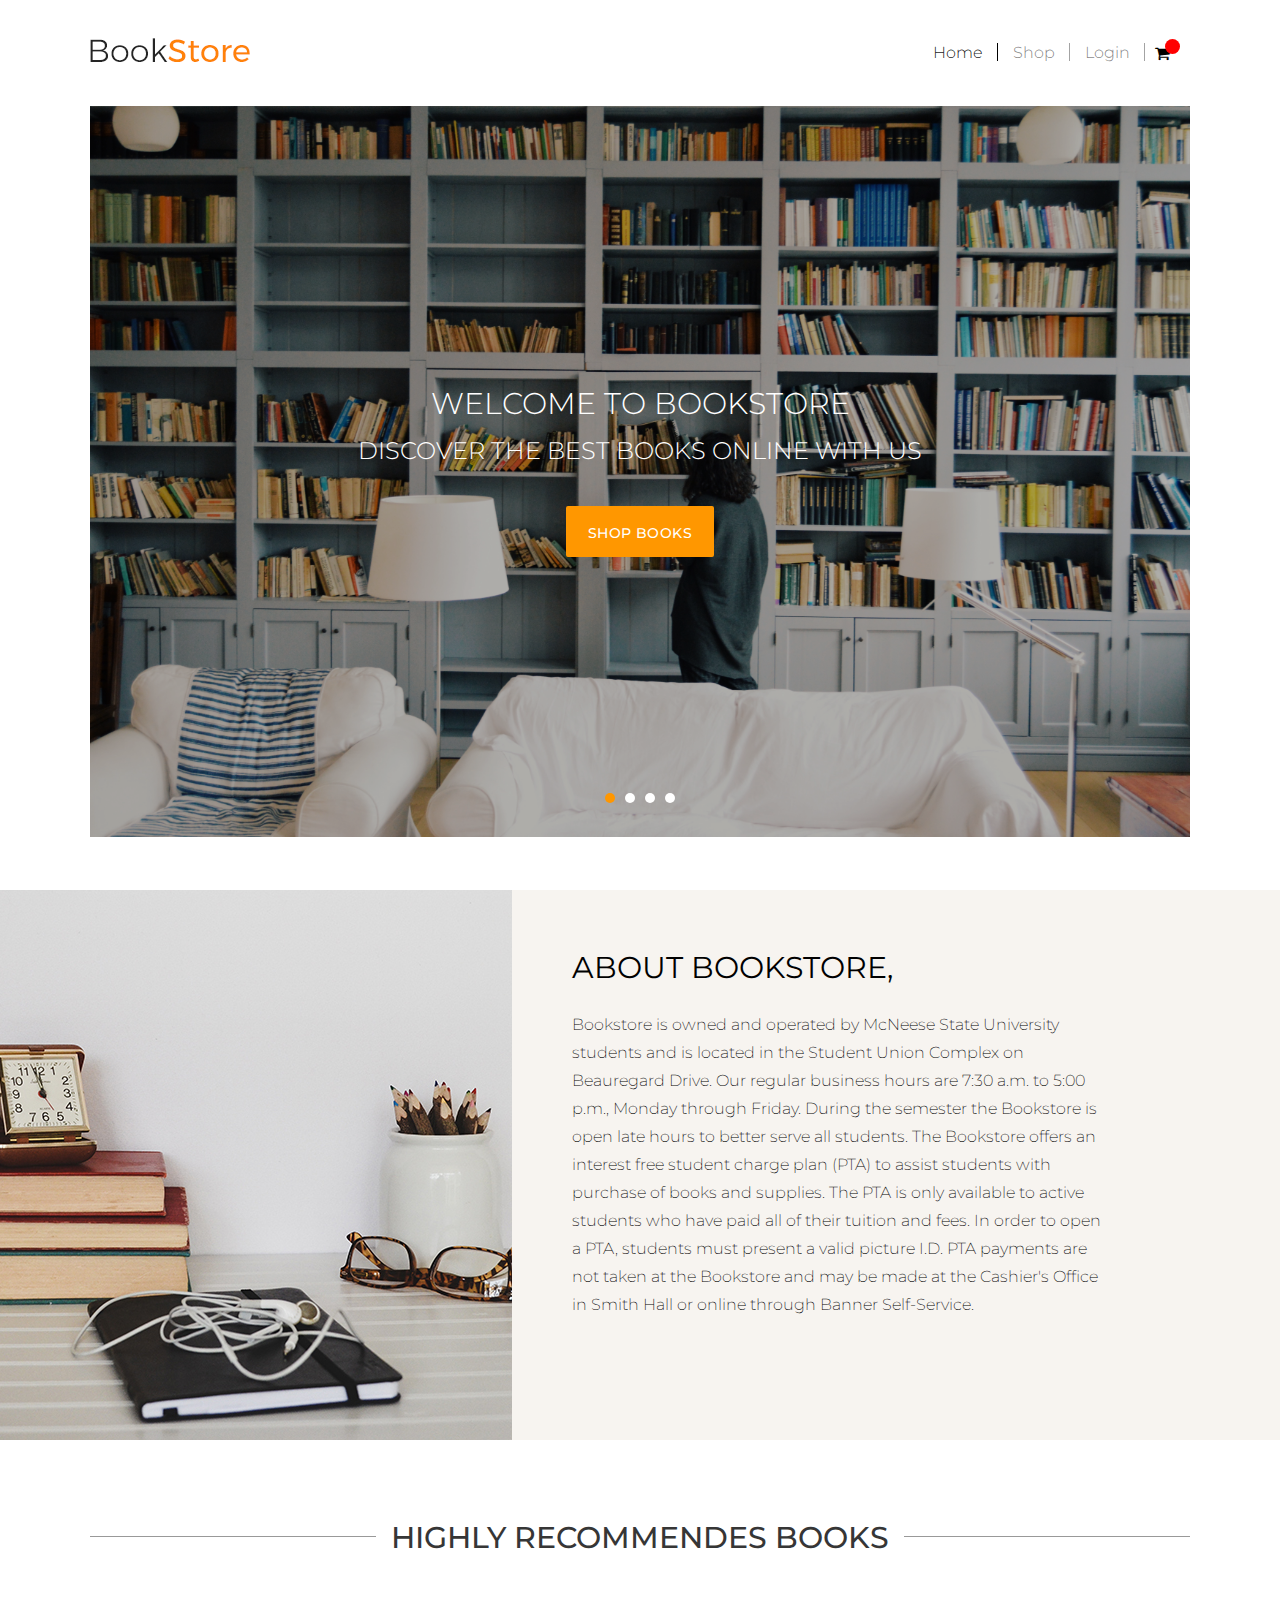
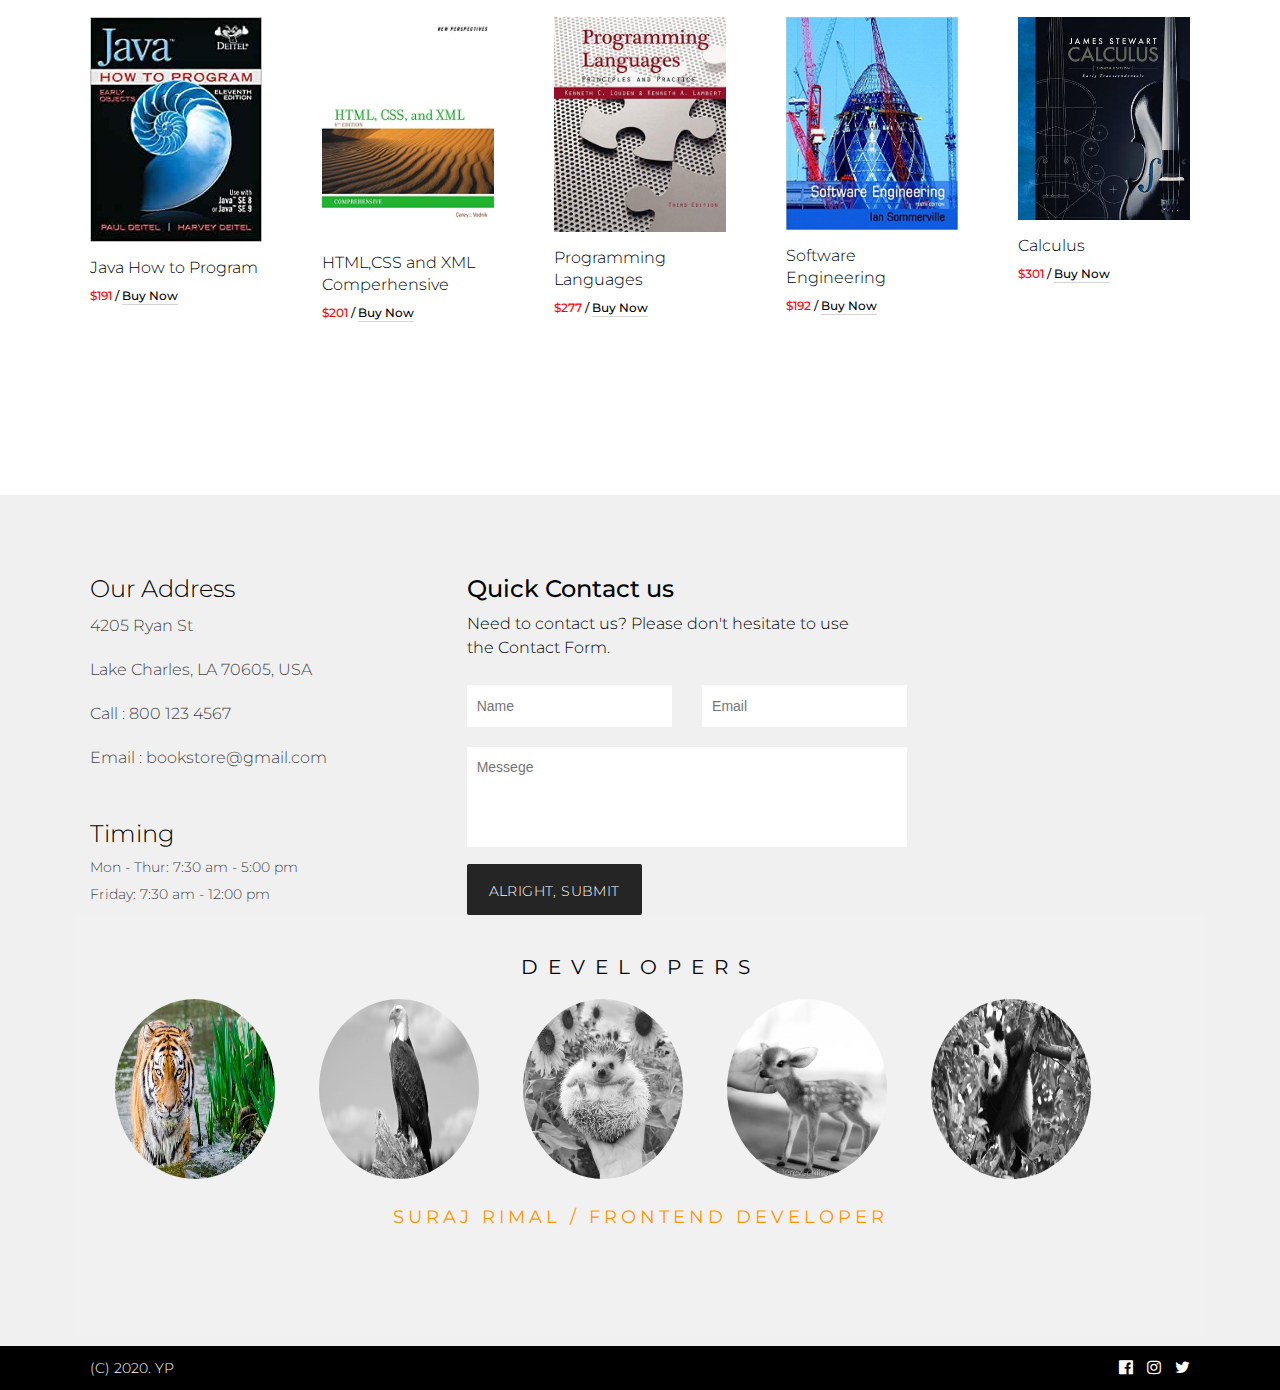
==== index.html @ ed7cfa55 "add single-item functionality; add add to cart functionality" ====
<!DOCTYPE html>
<html lang="en">

<head>
    <meta charset="UTF-8">
    <title>Book Store</title>
    <meta name="viewport" content="width=device-width, initial-scale=1">
    <meta name="theme-color" content="#03a6f3">
    <link rel="stylesheet" href="css/bootstrap.min.css">
    <link href="https://fonts.googleapis.com/css?family=Montserrat:200,300,400,500,600,700,800,900" rel="stylesheet">
    <link rel="stylesheet" href="https://cdnjs.cloudflare.com/ajax/libs/font-awesome/4.7.0/css/font-awesome.min.css">
    <link rel="stylesheet" type="text/css" href="css/owl.carousel.min.css">
    <link rel="stylesheet" href="css/styles.css">
    <script src="https://cdnjs.cloudflare.com/ajax/libs/jquery/3.4.1/jquery.min.js" charset="utf-8"></script>
    <script src="./js/shared.js"></script>
    <script src="./js/index.js"></script>
</head>

<body>
    <header>
        <div class="main-menu">
            <div class="container">
                <nav class="navbar navbar-expand-lg navbar-light">
                    <a class="navbar-brand" href="index.html"><img src="images/logo.png" alt="logo"></a>
                    <button class="navbar-toggler" type="button" data-toggle="collapse" data-target="#navbarSupportedContent" aria-controls="navbarSupportedContent" aria-expanded="false" aria-label="Toggle navigation">
                        <span class="navbar-toggler-icon"></span>
                    </button>
                    <div class="collapse navbar-collapse" id="navbarSupportedContent">
                        <ul class="navbar-nav ml-auto">
                            <li class="navbar-item active">
                                <a href="index.html" class="nav-link">Home</a>
                            </li>
                            <li class="navbar-item">
                                <a href="shop.html" class="nav-link">Shop</a>
                            </li>
                            <li id="login" class="navbar-item">
                                <a href="login.html" class="nav-link">Login</a>
                            </li>
                            <li id="logout" style="display: none;" class="navbar-item">
                                <a onclick="logout();" href="/index.html" class="nav-link">Logout</a>
                            </li>
                        </ul>
                        <div class="cart my-2 my-lg-0">
                            <span>
                                <i class="fa fa-shopping-cart" aria-hidden="true"></i></span>
                            <span class="quntity"></span>
                        </div>
                    </div>
                </nav>
            </div>
        </div>
    </header>
    <section class="slider">
        <div class="container">
            <div id="owl-demo" class="owl-carousel owl-theme">
                <div class="item">
                    <div class="slide">
                        <img src="images/slide1.jpg" alt="slide1">
                        <div class="content">
                            <div class="title">
                                <h3>welcome to bookstore</h3>
                                <h5>Discover the best books online with us</h5>
                                <a href="shop.html" class="btn">shop books</a>
                            </div>
                        </div>
                    </div>
                </div>
                <div class="item">
                    <div class="slide">
                        <img src="images/slide2.jpg" alt="slide1">
                        <div class="content">
                            <div class="title">
                                <h3>welcome to bookstore</h3>
                                <h5>Discover the best books online with us</h5>
                                <a href="shop.html" class="btn">shop books</a>
                            </div>
                        </div>
                    </div>
                </div>
                <div class="item">
                    <div class="slide">
                        <img src="images/slide3.jpg" alt="slide1">
                        <div class="content">
                            <div class="title">
                                <h3>welcome to bookstore</h3>
                                <h5>Discover the best books online with us</h5>
                                <a href="shop.html" class="btn">shop books</a>
                            </div>
                        </div>
                    </div>
                </div>
                <div class="item">
                    <div class="slide">
                        <img src="images/slide4.jpg" alt="slide1">
                        <div class="content">
                            <div class="title">
                                <h3>welcome to bookstore</h3>
                                <h5>Discover the best books online with us</h5>
                                <a href="shop.html" class="btn">shop books</a>
                            </div>
                        </div>
                    </div>
                </div>
            </div>
        </div>
    </section>

    <section class="about-sec">
        <div class="about-img">
            <figure style="background:url(./images/about-img.jpg)no-repeat;"></figure>
        </div>
        <div class="about-content">
            <h2>About bookstore,</h2>
            <p>Bookstore is owned and operated by McNeese State University students and is located in the Student Union Complex on Beauregard Drive.
              Our regular business hours are 7:30 a.m. to 5:00 p.m., Monday through Friday. During the semester the Bookstore is open late hours to better serve all students.
              The Bookstore offers an interest free student charge plan (PTA) to assist students with purchase of books and supplies.
              The PTA is only available to active students who have paid all of their tuition and fees. In order to open a PTA, students must present a valid picture I.D.
              PTA payments are not taken at the Bookstore and may be made at the Cashier's Office in Smith Hall or online through Banner Self-Service.</p>
        </div>
    </section>
    <section class="recent-book-sec">
        <div class="container">
            <div class="title">
                <h2>highly recommendes books</h2>
                <hr>
            </div>
            <div class="row">
                <div class="col-lg-2 col-md-3 col-sm-4">
                    <div class="item">
                        <img src="images/r1.jpg" alt="img">
                        <h3><a href="#">Java How to Program</a></h3>
                        <h6><span class="price">$191</span> / <a href="#">Buy Now</a></h6>
                    </div>
                </div>
                <div class="col-lg-2 col-md-3 col-sm-4">
                    <div class="item">
                        <img src="images/r2.jpg" alt="img">
                        <h3><a href="#">HTML,CSS and XML Comperhensive</a></h3>
                        <h6><span class="price">$201</span> / <a href="#">Buy Now</a></h6>
                    </div>
                </div>
                <div class="col-lg-2 col-md-3 col-sm-4">
                    <div class="item">
                        <img src="images/r3.jpg" alt="img">
                        <h3><a href="#">Programming Languages</a></h3>
                        <h6><span class="price">$277</span> / <a href="#">Buy Now</a></h6>
                    </div>
                </div>
                <div class="col-lg-2 col-md-3 col-sm-4">
                    <div class="item">
                        <img src="images/r4.jpg" alt="img">
                        <h3><a href="#">Software Engineering</a></h3>
                        <h6><span class="price">$192</span> / <a href="#">Buy Now</a></h6>
                    </div>
                </div>
                <div class="col-lg-2 col-md-3 col-sm-4">
                    <div class="item">
                        <img src="images/r5.jpg" alt="img">
                        <h3><a href="#">Calculus</a></h3>
                        <h6><span class="price">$301</span> / <a href="#">Buy Now</a></h6>
                    </div>
                </div>
            </div>
        </div>
    </section>

    <footer>
        <div class="container">
            <div class="row">
                <div class="col-md-4">
                    <div class="address">
                        <h4>Our Address</h4>
                        <h6>4205 Ryan St</h6>
                        <h6>Lake Charles, LA 70605, USA</h6>
                        <h6>Call : 800 123 4567</h6>
                        <h6>Email : bookstore@gmail.com</h6>
                    </div>
                    <div class="timing">
                        <h4>Timing</h4>
                        <h6>Mon - Thur: 7:30 am - 5:00 pm</h6>
                        <h6>Friday: 7:30 am - 12:00 pm</h6>
                    </div>
                </div>

                <div class="col-md-5">
                    <div class="form">
                        <h3>Quick Contact us</h3>
                        <h6>Need to contact us? Please don't hesitate to use the Contact Form.</h6>
                        <form>
                            <div class="row">
                                <div class="col-md-6">
                                    <input placeholder="Name" required>
                                </div>
                                <div class="col-md-6">
                                    <input type="email" placeholder="Email" required>
                                </div>
                                <div class="col-md-12">
                                    <textarea placeholder="Messege"></textarea>
                                </div>
                                <div class="col-md-12">
                                    <button class="btn black">Alright, Submit</button>
                                </div>
                            </div>
                        </form>
                    </div>
                </div>
                <div class="testimonial-section">
                    <div class="inner-width">
                        <h1>Developers</h1>
                        <div class="testimonial-pics">
                            <img src="images/suraj.jpg" alt="test-1" class="active">
                            <img src="images/yash.jpg" alt="test-2">
                            <img src="images/austin.jpg" alt="test-3">
                            <img src="images/chris.jpg" alt="test-4">
                            <img src="images/damien.jpg" alt="test-5">
                        </div>
                        <div class="testimonial-contents">
                            <div class="testimonial active" id="test-1">

                                <span class="description">Suraj Rimal / FrontEnd Developer</span>
                            </div>

                            <div class="testimonial" id="test-2">

                                <span class="description">Yash Patel / FrontEnd Developer</span>
                            </div>

                            <div class="testimonial" id="test-3">

                                <span class="description">Austin Kibler/ Team Leader</span>
                            </div>

                            <div class="testimonial" id="test-4">

                                <span class="description">Christian Reynolds / BackEnd Developer</span>
                            </div>
                            
                            <div class="testimonial" id="test-5">

                                <span class="description">Damien O Boyle / BackEnd Developer</span>
                            </div>
                        </div>
                    </div>
                </div>
            </div>
        </div>
        <div class="copy-right">
            <div class="container">
                <div class="row">
                    <div class="col-md-6">
                        <h5>(C) 2020. YP</h5>
                    </div>
                    <div class="col-md-6">
                        <div class="share align-middle">
                            <span class="fb"><i class="fa fa-facebook-official"></i></span>
                            <span class="instagram"><i class="fa fa-instagram"></i></span>
                            <span class="twitter"><i class="fa fa-twitter"></i></span>
                        </div>
                    </div>
                </div>
            </div>
        </div>
    </footer>
    <script src="js/bootstrap.min.js"></script>
    <script type="text/javascript" src="js/owl.carousel.min.js"></script>
    <script src="js/custom.js"></script>
    <script type="text/javascript">
        $('.testimonial-pics img').click(function(){
            $(".testimonial-pics img").removeClass("active");
            $(this).addClass("active");

            $(".testimonial").removeClass("active");
            $("#"+$(this).attr("alt")).addClass("active")
        });
    </script>
</body>

</html>
---- css/styles.css ----
/* BASE */
/* Font family */
/* color */
/* Font size */
/* mixin */
body {
  margin: 0px;
  padding: 0px;
  font-family: 'Montserrat', sans-serif;
  color: #000;
  float: left;
  width: 100%; }

* {
  -webkit-box-sizing: border-box;
  -moz-box-sizing: border-box;
  box-sizing: border-box; }

*:before, *:after {
  -webkit-box-sizing: border-box;
  -moz-box-sizing: border-box;
  box-sizing: border-box; }

h1, h2, h3, h4, h5, h6, ul {
  margin: 0px;
  padding: 0px; }

input {
  font-family: 'Raleway', sans-serif;
  outline: 0; }

textarea {
  font-family: 'Raleway', sans-serif;
  outline: 0; }

.btn {
  background: #ff9700;
  opacity: 1;
  color: #fff;
  text-transform: uppercase;
  padding: 15px 20px 11px;
  font-size: 14px;
  font-weight: 500;
  letter-spacing: 0.4px;
  border: 2px solid #ff9700;
  border-radius: 2px; }
  .btn:hover {
    background: #fff;
    color: #ff9700; }

.container {
  width: 1200px;
  padding: 0 50px;
  max-width: 1200px; }

section {
  float: left;
  width: 100%; }

.gray-btn {
  background: #ccc;
  border: 2px solid #ccc;
  font-size: 16px;
  font-weight: 300; }
  .gray-btn:hover {
    background: #fff;
    color: #ccc; }

.blue-btn {
  background: #0072bc;
  border: 2px solid #0072bc;
  font-size: 16px;
  font-weight: 300; }
  .blue-btn:hover {
    background: #fff;
    color: #0072bc; }

.black {
  background: #252525;
  border: 2px solid #252525; }
  .black:hover {
    background: transparent;
    color: #252525; }

img {
  max-width: 100%; }

/* modules */
/* layouts */
header .header-top {
  background: #fcba68;
  color: #fff;
  padding: 7px 0 7px; }
  header .header-top .web-url {
    font-size: 12px;
    border-bottom: 1px solid;
    color: #fff;
    line-height: 11px;
    display: inline-block;
    font-style: italic; }
    header .header-top .web-url:hover {
      text-decoration: none;
      border: 0; }
  header .header-top h5 {
    font-size: 16px;
    font-weight: 300; }
  header .header-top .ph-number {
    float: right; }
  header .header-top .row {
    align-items: center; }
header .main-menu {
  padding: 40px 0; }
  header .main-menu .navbar {
    padding: 0; }
  header .main-menu .navbar-brand {
    padding: 0;
    margin-top: -10px; }
  header .main-menu .navbar-light .navbar-nav .navbar-item {
    padding: 0 15px;
    position: relative; }
    header .main-menu .navbar-light .navbar-nav .navbar-item:after {
      content: '';
      width: 1px;
      height: 18px;
      float: right;
      background: #a3a3a3;
      position: absolute;
      right: 0;
      top: 2px; }
    header .main-menu .navbar-light .navbar-nav .navbar-item:last-child:after {
      display: none; }
    header .main-menu .navbar-light .navbar-nav .navbar-item.active {
      color: #000; }
      header .main-menu .navbar-light .navbar-nav .navbar-item.active:after {
        background: #000; }
  header .main-menu .navbar-light .navbar-nav .nav-link {
    padding: 0;
    font-weight: 300; }
  header .main-menu .form-inline {
    border: 1px solid #e7e7e7;
    padding-right: 10px; }
    header .main-menu .form-inline input {
      border: 0;
      font-size: 12px;
      height: 32px;
      outline: 0; }
      header .main-menu .form-inline input:focus {
        outline: 0;
        box-shadow: none; }
    header .main-menu .form-inline .fa {
      color: #e7e7e7;
      font-size: 12px; }
header .cart {
  padding: 0 10px;
  margin-right: 10px;
  position: relative;
  margin-top: 2px !important; }
  header .cart .quntity {
    font-size: 9px;
    position: absolute;
    top: -3px;
    right: 0;
    background: red;
    width: 15px;
    height: 15px;
    border-radius: 50%;
    text-align: center;
    color: #fff;
    padding: 1px 0; }

.slider {
  float: left;
  width: 100%;
  margin-bottom: 50px; }
  .slider .slide {
    position: relative; }
    .slider .slide .content {
      position: absolute;
      top: 0;
      width: 100%;
      background: rgba(0, 0, 0, 0.3);
      height: 100%;
      color: #fff;
      text-align: center;
      display: flex;
      align-items: center; }
      .slider .slide .content .title {
        margin: 0 auto;
        text-align: center;
        width: 100%; }
        .slider .slide .content .title h3 {
          font-size: 30px;
          text-transform: uppercase;
          font-weight: 300;
          margin-bottom: 15px; }
        .slider .slide .content .title h5 {
          font-size: 24px;
          text-transform: uppercase;
          font-weight: 300;
          margin-bottom: 40px; }
  .slider .owl-dots {
    position: absolute;
    bottom: 30px;
    width: 100%;
    text-align: center; }
  .slider button.owl-dot {
    width: 10px;
    height: 10px;
    background: #fff;
    border-radius: 50%;
    margin: 0 5px; }
    .slider button.owl-dot.active {
      background: #ff9700; }

.recomended-sec {
  text-align: center;
  margin-bottom: 80px; }
  .recomended-sec h2 {
    display: inline-block;
    font-size: 30px;
    padding: 0 15px;
    background: #fff;
    padding: 0 15px;
    position: relative;
    text-transform: uppercase;
    color: #363636; }
  .recomended-sec hr {
    margin: 0;
    margin-top: -20px;
    border-top: 1px solid #999999; }
  .recomended-sec .title {
    margin-bottom: 70px; }
  .recomended-sec .item {
    border: 1px solid #d5d5d5;
    padding: 36px 10px;
    cursor: pointer;
    position: relative; }
    .recomended-sec .item img {
      margin-bottom: 15px;
      max-width: 100%; }
    .recomended-sec .item h3 {
      font-size: 16px;
      text-transform: uppercase;
      font-weight: 300;
      margin-bottom: 10px;
      height: 22px;
      overflow: hidden;
      text-overflow: ellipsis; }
    .recomended-sec .item h6 {
      font-size: 12px; }
      .recomended-sec .item h6 span {
        color: #ff0000; }
      .recomended-sec .item h6 a {
        color: #000;
        border-bottom: 1px solid #d5d5d5;
        padding-bottom: 1px; }
        .recomended-sec .item h6 a:hover {
          text-decoration: none;
          border-bottom: 0;
          color: #ff9700; }
    .recomended-sec .item .hover {
      position: absolute;
      background: rgba(204, 204, 204, 0.7);
      visibility: hidden;
      width: 100%;
      height: 100%;
      top: 0;
      left: 0;
      vertical-align: middle;
      align-items: center;
      display: flex;
      transition: all .4s ease;
      opacity: 0; }
      .recomended-sec .item .hover span {
        margin: 0 auto;
        font-size: 50px;
        margin-top: 40px;
        transition: all 0.4s; }
      .recomended-sec .item .hover a {
        width: 100%;
        height: 100%;
        align-items: center;
        display: flex;
        color: #000; }
    .recomended-sec .item:hover .hover {
      visibility: visible;
      opacity: 1; }
    .recomended-sec .item:hover span {
      margin-top: 0; }
    .recomended-sec .item .sale {
      background: #f9372c;
      padding: 10px 24px;
      position: absolute;
      top: 0;
      left: 0;
      text-transform: uppercase;
      color: #fff; }

.about-sec {
  margin-bottom: 80px;
  background: #f7f4f0;
  float: left;
  width: 100%; }
  .about-sec .about-img {
    float: left;
    width: 40%; }
    .about-sec .about-img figure {
      height: 550px;
      width: 100%;
      background-position: center bottom !important;
      margin-bottom: 0; }
  .about-sec .about-content {
    max-width: 600px;
    float: left;
    padding: 60px 0;
    padding-left: 60px; }
    .about-sec .about-content h2 {
      text-transform: uppercase;
      font-size: 30px;
      font-weight: 400;
      margin-bottom: 25px; }
    .about-sec .about-content p {
      font-size: 16px;
      line-height: 28px;
      margin-bottom: 30px; }
    .about-sec .about-content .btn-sec {
      margin-top: 58px; }
      .about-sec .about-content .btn-sec .btn {
        margin-right: 10px; }
      .about-sec .about-content .btn-sec .black {
        background: #252525;
        border: 2px solid #252525; }
        .about-sec .about-content .btn-sec .black:hover {
          background: transparent;
          color: #252525; }

.recent-book-sec {
  text-align: center;
  margin-bottom: 130px; }
  .recent-book-sec h2 {
    display: inline-block;
    padding: 0 15px;
    background: #fff;
    padding: 0 15px;
    position: relative;
    font-size: 30px;
    text-transform: uppercase;
    color: #363636; }
  .recent-book-sec hr {
    margin: 0;
    margin-top: -20px;
    border-top: 1px solid #999999; }
  .recent-book-sec .title {
    margin-bottom: 80px; }
  .recent-book-sec .item {
    text-align: left;
    margin-bottom: 45px; }
    .recent-book-sec .item img {
      margin-bottom: 15px;
      max-width: 100%;
      cursor: pointer; }
    .recent-book-sec .item img:hover + h3 {
      text-decoration: underline; }
    .recent-book-sec .item h3 {
      font-size: 16px;
      line-height: 22px;
      font-weight: 300;
      margin-bottom: 10px; }
      .recent-book-sec .item h3 a {
        color: inherit; }
    .recent-book-sec .item h6 {
      font-size: 12px; }
      .recent-book-sec .item h6 span {
        color: #ff0000; }
      .recent-book-sec .item h6 a {
        color: #000;
        border-bottom: 1px solid #d5d5d5;
        padding-bottom: 1px; }
        .recent-book-sec .item h6 a:hover {
          text-decoration: none;
          border-bottom: 0;
          color: #ff9700; }
  .recent-book-sec .row {
    margin: 0 -30px; }
    .recent-book-sec .row .col-lg-2 {
      padding: 0 30px;
      -ms-flex: 20%;
      flex: 20%;
      max-width: 20%; }
  .recent-book-sec .btn-sec {
    margin-top: 20px; }

.features-sec {
  margin-bottom: 100px; }
  .features-sec ul li {
    text-align: center;
    padding: 0 20px 60px;
    border: 1px solid #cacaca;
    float: left;
    width: 33.333%;
    list-style: none;
    border-left: 0; }
    .features-sec ul li:first-child {
      border-left: 1px solid #cacaca; }
    .features-sec ul li span.icon {
      width: 65px;
      height: 65px;
      border: 1px solid #cbcbcb;
      display: block;
      border-radius: 50%;
      margin-top: -33px;
      margin: 0 auto;
      margin-top: -33px;
      background: #fff;
      font-size: 22px;
      vertical-align: middle;
      padding: 15px 0;
      color: #ffaf00;
      margin-bottom: 30px; }
      .features-sec ul li span.icon.return {
        color: #00aeef; }
      .features-sec ul li span.icon.chat {
        color: #00a99d; }
    .features-sec ul li h3 {
      font-size: 24px;
      font-weight: 400;
      margin-bottom: 8px; }
    .features-sec ul li h5 {
      font-size: 16px;
      font-weight: 300;
      margin-bottom: 20px; }
    .features-sec ul li h6 {
      font-size: 14px;
      font-weight: 300;
      line-height: 24px;
      opacity: 0.7; }

.offers-sec {
  padding: 90px 0;
  background-position: center !important;
  background-size: cover !important;
  position: relative; }
  .offers-sec .detail {
    background: #fff;
    padding: 60px 44px;
    position: relative; }
    .offers-sec .detail h3 {
      font-size: 24px;
      font-weight: 400;
      margin-bottom: 8px; }
    .offers-sec .detail h6 {
      font-size: 16px;
      font-weight: 300;
      padding-right: 28px;
      line-height: 28px;
      margin-bottom: 30px; }
    .offers-sec .detail .icon-point {
      position: absolute;
      bottom: 0;
      right: 0;
      opacity: 0.3;
      padding-bottom: 10px; }
      .offers-sec .detail .icon-point.amount {
        opacity: 1;
        padding: 10px 10px; }
  .offers-sec .row {
    margin: 0 -40px; }
    .offers-sec .row .col-md-6 {
      padding: 0 40px; }
  .offers-sec .cover {
    position: absolute;
    width: 100%;
    height: 100%;
    background: rgba(0, 0, 0, 0.7);
    top: 0; }

.testimonial-sec {
  padding: 80px 0;
  position: relative; }
  .testimonial-sec .item {
    text-align: center;
    padding: 0 140px 100px; }
    .testimonial-sec .item h3 {
      font-size: 34px;
      font-weight: 200;
      line-height: 50px;
      margin-bottom: 40px; }
    .testimonial-sec .item .author {
      font-size: 20px;
      font-weight: 500; }
    .testimonial-sec .item .country {
      font-size: 20px;
      font-weight: 300; }
  .testimonial-sec .owl-dots {
    position: absolute;
    bottom: 30px;
    width: 100%;
    text-align: center; }
  .testimonial-sec button.owl-dot {
    width: 10px;
    height: 10px;
    background: #cdcdcd;
    border-radius: 50%;
    margin: 0 5px;
    trnsition: all 0.3s; }
    .testimonial-sec button.owl-dot.active {
      background: #ff9700;
      transform: scale(1.6); }
  .testimonial-sec .left-quote {
    position: absolute;
    top: 0;
    left: 40px; }
  .testimonial-sec .right-quote {
    position: absolute;
    bottom: 0;
    right: 50px; }

@media only screen and (max-width: 1024px) {
  header .cart .quntity {
    font-size: 10px; }

  .container {
    width: 100%;
    padding: 0 20px;
    max-width: 100%; }

  .recent-book-sec .row {
    margin: 0 -20px; }
    .recent-book-sec .row .col-lg-2 {
      padding: 0 20px; }

  .recent-book-sec .row {
    margin: 0 -20px; }
    .recent-book-sec .row .col-md-2 {
      padding: 0 20px; }

  .offers-sec .row {
    margin: 0 -20px; }
    .offers-sec .row .col-md-6 {
      padding: 0 20px; }

  .about-sec .about-content {
    max-width: 580px;
    padding-left: 40px; }

  .offers-sec .detail h3 {
    font-size: 22px; }

  .testimonial-sec .item h3 {
    font-size: 30px;
    line-height: 46px; } }
@media only screen and (max-width: 800px) {
  header .header-top h5 {
    font-size: 12px; }

  header .header-top .ph-number {
    font-size: 12px; }

  header .main-menu {
    padding: 20px 0; }

  header .main-menu .navbar-light .navbar-nav .navbar-item {
    padding: 0;
    margin-bottom: 10px; }

  header .main-menu .navbar-light .navbar-nav .navbar-item:after {
    display: none; }

  header .cart {
    max-width: 34px; }

  header .main-menu .form-inline {
    max-width: 200px; }

  .recomended-sec h2 {
    font-size: 26px; }

  .recomended-sec hr {
    margin-top: -15px; }

  .recomended-sec .item {
    margin-bottom: 30px; }

  .recomended-sec {
    margin-bottom: 50px; }

  .recent-book-sec .row .col-lg-2 {
    -ms-flex: 25%;
    flex: 25%;
    max-width: 25%; }

  .about-sec .about-content {
    max-width: 440px;
    padding: 40px 0 40px 25px; }

  .offers-sec .detail {
    padding: 45px 34px; }

  .offers-sec .detail h6 {
    padding-right: 0; }

  .testimonial-sec {
    padding: 80px 0 60px; }

  .testimonial-sec .item {
    padding: 0 50px 80px; }

  .testimonial-sec .item h3 {
    font-size: 26px;
    line-height: 42px; }

  header .main-menu .form-inline input {
    width: 170px;
    height: 38px; }

  .offers-sec .detail .icon-point {
    display: none; } }
@media only screen and (max-width: 640px) {
  header .header-top .ph-number {
    float: initial; }

  header .navbar-nav {
    padding-top: 10px; }

  .slider .slide .content .title {
    padding: 0 10px; }

  .slider .slide .content .title h3 {
    font-size: 24px; }

  .slider .slide .content .title h5 {
    font-size: 14px;
    margin-bottom: 24px; }

  .btn {
    padding: 10px 15px 9px; }

  .slider .owl-dots {
    bottom: 10px; }

  .about-sec {
    padding-bottom: 60px; }

  .about-sec .about-content {
    max-width: 100%;
    padding: 0 20px; }

  .about-sec .about-img {
    width: 100%;
    margin-bottom: 30px; }

  .about-sec .about-content h2 {
    font-size: 24px;
    margin-bottom: 15px; }

  .about-sec .about-content p {
    margin-bottom: 20px; }

  .about-sec .about-content .btn-sec {
    margin-top: 34px; }

  .recent-book-sec .row {
    margin: 0 -15px; }

  .features-sec ul li {
    padding: 0 10px 40px; }

  .features-sec ul li h3 {
    font-size: 20px; }

  .offers-sec .detail {
    margin-bottom: 20px; }

  .recent-book-sec .row .col-lg-2 {
    -ms-flex: 50%;
    flex: 50%;
    max-width: 50%; } }
@media only screen and (max-width: 480px) {
  .container {
    padding: 0 15px; }

  .offers-sec .row {
    margin: 0 -15px; }

  .offers-sec .row .col-md-6 {
    padding: 0 15px; }

  .slider .slide .content .title h3 {
    font-size: 22px; }

  .slider .slide .content .title h5 {
    font-size: 12px; }

  .recomended-sec .title {
    margin-bottom: 40px; }

  .recomended-sec h2 {
    font-size: 22px; }

  .recent-book-sec h2 {
    font-size: 22px; }

  .features-sec ul li {
    width: 100%;
    margin-bottom: 60px; }
    .features-sec ul li:last-child {
      margin-bottom: 0; }

  .features-sec ul li {
    border: 1px solid #cacaca; }

  .offers-sec .detail {
    padding: 40px 24px; }

  .offers-sec {
    padding: 80px 0 60px; }

  .testimonial-sec {
    padding: 60px 0 40px; }

  .testimonial-sec .item h3 {
    font-size: 20px;
    line-height: 32px; }

  .testimonial-sec .item {
    padding: 0 20px 80px; }

  .testimonial-sec .left-quote {
    left: 0px; }

  .testimonial-sec .right-quote {
    right: 0px; }

  .recent-book-sec .row .col-lg-2 {
    padding: 0 15px; }

  .recent-book-sec .row {
    margin: 0 -15px; } }
@media only screen and (max-width: 320px) {
  .slider .owl-dots {
    bottom: -5px; } }
.breadcrumb {
  background: transparent;
  border: 1px solid #ccc;
  border-left: 0;
  border-right: 0;
  margin-bottom: 50px;
  border-radius: 0; }
  .breadcrumb a {
    font-weight: 200;
    color: #000;
    font-size: 14px; }
  .breadcrumb .breadcrumb-item.active {
    color: #000;
    font-size: 14px;
    font-weight: 300; }

.about-sec h1 {
  font-size: 30px;
  font-weight: 500;
  margin-bottom: 32px;
  text-transform: uppercase;
  color: #363636; }
.about-sec img {
  float: left;
  margin: 0 50px 50px 0; }
.about-sec p {
  font-size: 16px;
  font-weight: 200;
  line-height: 30px;
  margin-bottom: 25px; }
.about-sec .img-sec {
  clear: both;
  float: left;
  width: 100%; }

.static h1 {
  font-size: 30px;
  font-weight: 500;
  margin-bottom: 32px;
  text-transform: uppercase;
  color: #363636; }
.static p {
  font-size: 16px;
  font-weight: 200;
  line-height: 30px;
  margin-bottom: 25px; }
.static .img-sec {
  clear: both;
  float: left;
  width: 100%; }
.static .form {
  margin-top: 50px;
  margin-bottom: 100px; }
  .static .form input {
    width: 100%;
    height: 50px;
    padding-left: 20px;
    margin-bottom: 35px; }
  .static .form .btn {
    padding: 12px 60px 10px;
    float: left;
    font-weight: 300; }
  .static .form h5 {
    float: left;
    line-height: 50px;
    padding-left: 15px;
    font-weight: 300;
    text-transform: uppercase;
    font-size: 16px; }
    .static .form h5 a {
      font-weight: 600;
      color: #fc4733;
      border-bottom: 1px solid; }
      .static .form h5 a:hover {
        text-decoration: none; }
  .static .form .required-star {
    position: absolute;
    top: -5px;
    right: 3px;
    font-size: 20px;
    color: red; }
.static h3 {
  margin-bottom: 10px;
  font-size: 20px;
  opacity: 0.7; }
.static h2 {
  font-size: 30px;
  font-weight: 500;
  margin-bottom: 32px;
  text-transform: uppercase;
  color: #363636; }
.static .recomended-sec {
  margin-bottom: 100px; }
  .static .recomended-sec img {
    float: initial;
    margin: 0;
    margin-bottom: 15px; }
    .static .recomended-sec img h3 {
      opacity: 1; }
.static .recent-book-sec {
  margin-bottom: 100px; }
  .static .recent-book-sec img {
    float: initial;
    margin: 0;
    margin-bottom: 15px; }
    .static .recent-book-sec img h3 {
      opacity: 1; }
  .static .recent-book-sec .col-md-3 {
    -ms-flex: 0 0 20%;
    flex: 0 0 20%;
    max-width: 20%;
    padding: 0 30px; }
.static strong {
  opacity: 0.7;
  font-weight: 600; }
.static ul {
  list-style: none; }
  .static ul li {
    line-height: 30px;
    font-weight: 200; }
.static.about-sec {
  background: transparent; }

@media only screen and (max-width: 800px) {
  .static h2 {
    font-size: 24px; }

  .static .recent-book-sec .col-md-3 {
    padding: 0 20px;
    -ms-flex: 0 0 25%;
    flex: 0 0 25%;
    max-width: 25%; } }
@media only screen and (max-width: 640px) {
  .about-sec h1 {
    font-size: 26px;
    margin-bottom: 22px; }

  .about-sec img {
    margin: 0 0px 30px 0; }

  .static .form {
    margin-bottom: 0px; }

  .static .form h5 {
    padding-left: 0;
    font-size: 14px; }

  .recent-book-sec .row {
    margin: 0 -20px; }

  .static .recent-book-sec .row {
    margin: 0 -15px; }

  .static .recent-book-sec .col-md-3 {
    padding: 0 15px;
    -ms-flex: 0 0 50%;
    flex: 0 0 50%;
    max-width: 50%; }

  .static.about-sec {
    padding-bottom: 00px;
    margin-bottom: 0; }

  .static .recomended-sec {
    margin-bottom: 50px; } }
@media only screen and (max-width: 480px) {
  .recent-book-sec .row {
    margin: 0 -15px; } }
.product-sec {
  margin-bottom: 100px; }
  .product-sec h1 {
    font-size: 36px;
    font-weight: 500;
    margin-bottom: 40px;
    text-transform: uppercase;
    color: #363636; }
  .product-sec #myCarousel .list-inline {
    white-space: nowrap; }
  .product-sec #myCarousel .carousel-indicators {
    /* position: static; */
    left: initial;
    width: initial;
    margin-left: initial;
    position: absolute;
    top: 0;
    right: 0;
    left: initial;
    bottom: inherit;
    display: block;
    margin-right: 0;
    width: 115px; }
  .product-sec #myCarousel .carousel-indicators > li {
    width: 100%;
    margin-left: 0;
    height: initial;
    text-indent: initial;
    display: block;
    margin-bottom: 12px; }
  .product-sec #myCarousel .carousel-indicators > li.active img {
    opacity: 0.7;
    outline: 1px solid #ff0000; }
  .product-sec #myCarousel .carousel-indicators > li img {
    cursor: pointer; }
  .product-sec .carousel-inner {
    width: 360px;
    float: left;
    margin-right: 15px; }
  .product-sec .slider-sec {
    -webkit-box-flex: 0;
    -ms-flex: 0 0 520px;
    flex: 0 0 520px;
    max-width: 520px; }
  .product-sec .slider-content p {
    font-size: 16px;
    font-weight: 200;
    line-height: 30px;
    margin-bottom: 25px; }
  .product-sec .slider-content ul {
    list-style: none;
    width: 320px;
    margin-bottom: 40px;
    float: left; }
    .product-sec .slider-content ul li {
      margin-bottom: 10px;
      float: left;
      width: 100%; }
      .product-sec .slider-content ul li span {
        width: 180px;
        font-weight: 300;
        display: inline-block;
        float: left; }
        .product-sec .slider-content ul li span.price {
          padding-left: 20px;
          font-weight: 600;
          text-decoration: line-through;
          width: 100px; }
        .product-sec .slider-content ul li span.final {
          font-size: 24px;
          text-decoration: none;
          color: #ff0000;
          line-height: 24px; }
        .product-sec .slider-content ul li span.clm {
          width: 5px; }
        .product-sec .slider-content ul li span.save-cost {
          text-align: right;
          width: 100%;
          font-weight: 600;
          font-style: italic;
          font-size: 14px; }
  .product-sec .btn-sec {
    width: 100%;
    clear: both; }
    .product-sec .btn-sec .btn {
      margin-right: 15px; }

.related-books h2 {
  font-size: 36px;
  font-weight: 500;
  margin-bottom: 40px;
  text-transform: uppercase;
  color: #363636; }

@media only screen and (max-width: 1024px) {
  .slider-content {
    -ms-flex: 0 0 450px;
    flex: 0 0 450px;
    max-width: 450px; }

  .product-sec h1 {
    font-size: 28px; }

  .related-books h2 {
    font-size: 28px; } }
@media only screen and (max-width: 800px) {
  .product-sec .slider-sec {
    margin-bottom: 30px; }

  .slider-content {
    -ms-flex: 0 0 100%;
    flex: 0 0 100%;
    max-width: 100%; } }
@media only screen and (max-width: 640px) {
  .product-sec .slider-sec {
    -ms-flex: 0 0 100%;
    flex: 0 0 100%;
    max-width: 100%; }

  .product-sec .carousel-inner {
    max-width: 100%;
    margin-bottom: 20px; }

  .product-sec #myCarousel .carousel-indicators {
    position: initial;
    float: left;
    width: 100%;
    margin: 0 -5px; }

  .product-sec #myCarousel .carousel-indicators > li {
    width: 33.33%;
    margin-left: 0;
    display: block;
    float: left;
    margin: 0;
    padding: 0 5px; }

  .product-sec h1 {
    font-size: 24px; }

  .related-books h2 {
    font-size: 24px; } }
footer {
  background: #f0f0f0;
  padding: 80px 0 0;
  width: 100%;
  float: left; }
footer h4 {
    font-size: 24px;
    margin-bottom: 10px;
    font-weight: 300; }
footer .address {
    margin-bottom: 50px; }
footer .address h6 {
      color: #464646;
      line-height: 20px;
      margin-bottom: 20px;
      font-weight: 300;
      padding-right: 50px;
      line-height: 24px; }
  footer .timing h6 {
    color: #464646;
    font-size: 14px;
    margin-bottom: 10px;
    font-weight: 300; }
  footer ul li {
    margin-bottom: 5px;
    list-style: none; }
    footer ul li a {
      color: #464646;
      font-size: 12px; }
  footer .navigation {
    margin-bottom: 40px; }
  footer .form h3 {
    font-size: 24px;
    margin-bottom: 8px; }
  footer .form h6 {
    font-size: 16px;
    font-weight: 300;
    line-height: 24px;
    width: 90%;
    margin-bottom: 25px; }
  footer .form input {
    width: 100%;
    height: 42px;
    padding-left: 10px;
    font-size: 14px;
    margin-bottom: 20px;
    border: 0; }
  footer .form textarea {
    width: 100%;
    resize: none;
    height: 100px;
    border: 0;
    font-size: 14px;
    padding: 10px;
    margin-bottom: 10px; }
  footer .form .btn {
    font-weight: 300; }
  footer .copy-right {
    background: #000;
    color: #fff;
    padding: 10px 0;
    margin-top: 10px; }
    footer .copy-right h5 {
      font-size: 14px;
      font-weight: 300; }
    footer .copy-right .row {
      align-items: center; }
    footer .copy-right .share {
      text-align: right; }
      footer .copy-right .share span {
        padding: 0 5px;
        cursor: pointer; }
        footer .copy-right .share span:last-child {
          padding-right: 0; }
        footer .copy-right .share span:hover {
          color: #ff9700; }

@media only screen and (max-width: 480px) {
  footer .timing {
    margin-bottom: 40px; }

  footer {
    padding: 60px 0 0; }

  footer .copy-right .share {
    text-align: left; }

  footer .copy-right .share {
    text-align: left;
    margin-top: 10px; }
  }

  .testimonial-section{
    background: #f1f1f1;
    padding: 80px 0;
    padding-top: 40px;
    width: 100%;

  }

  .inner-width{
    max-width: 100%;
    margin: auto;
    padding: 0 20px;
  }

  .testimonial-section h1{
    font-weight: 400;
    letter-spacing: 10px;
    text-transform: uppercase;
    text-align: center;
    font-size: 20px;
    padding-bottom: 20px;
  }

  .testomonial-pics{
    padding: 40px 0;
  }

  .testimonial-pics img{
    margin-bottom: auto;
    width :160px;
    height: 180px;
    border-radius: 50%;
    margin: 0 20px;
    filter: grayscale(100%);
    transition: .3s;
    cursor: pointer;
  }

  .testimonial-pics img:hover, .testimonial-pics img.active{
    filter: none;

  }

  .testimonial-contents{
    text-align: center;
    max-width: none;
    margin: 25px;
    color: #ff9700;
  }

  .testimonial{
    display: none;
  }

  .testimonial.active{
    display: block;
  }



  .testimonial .description{
    margin-bottom: auto;
    text-transform: uppercase;
    letter-spacing: 4px;
    font-size: 18px;
  }
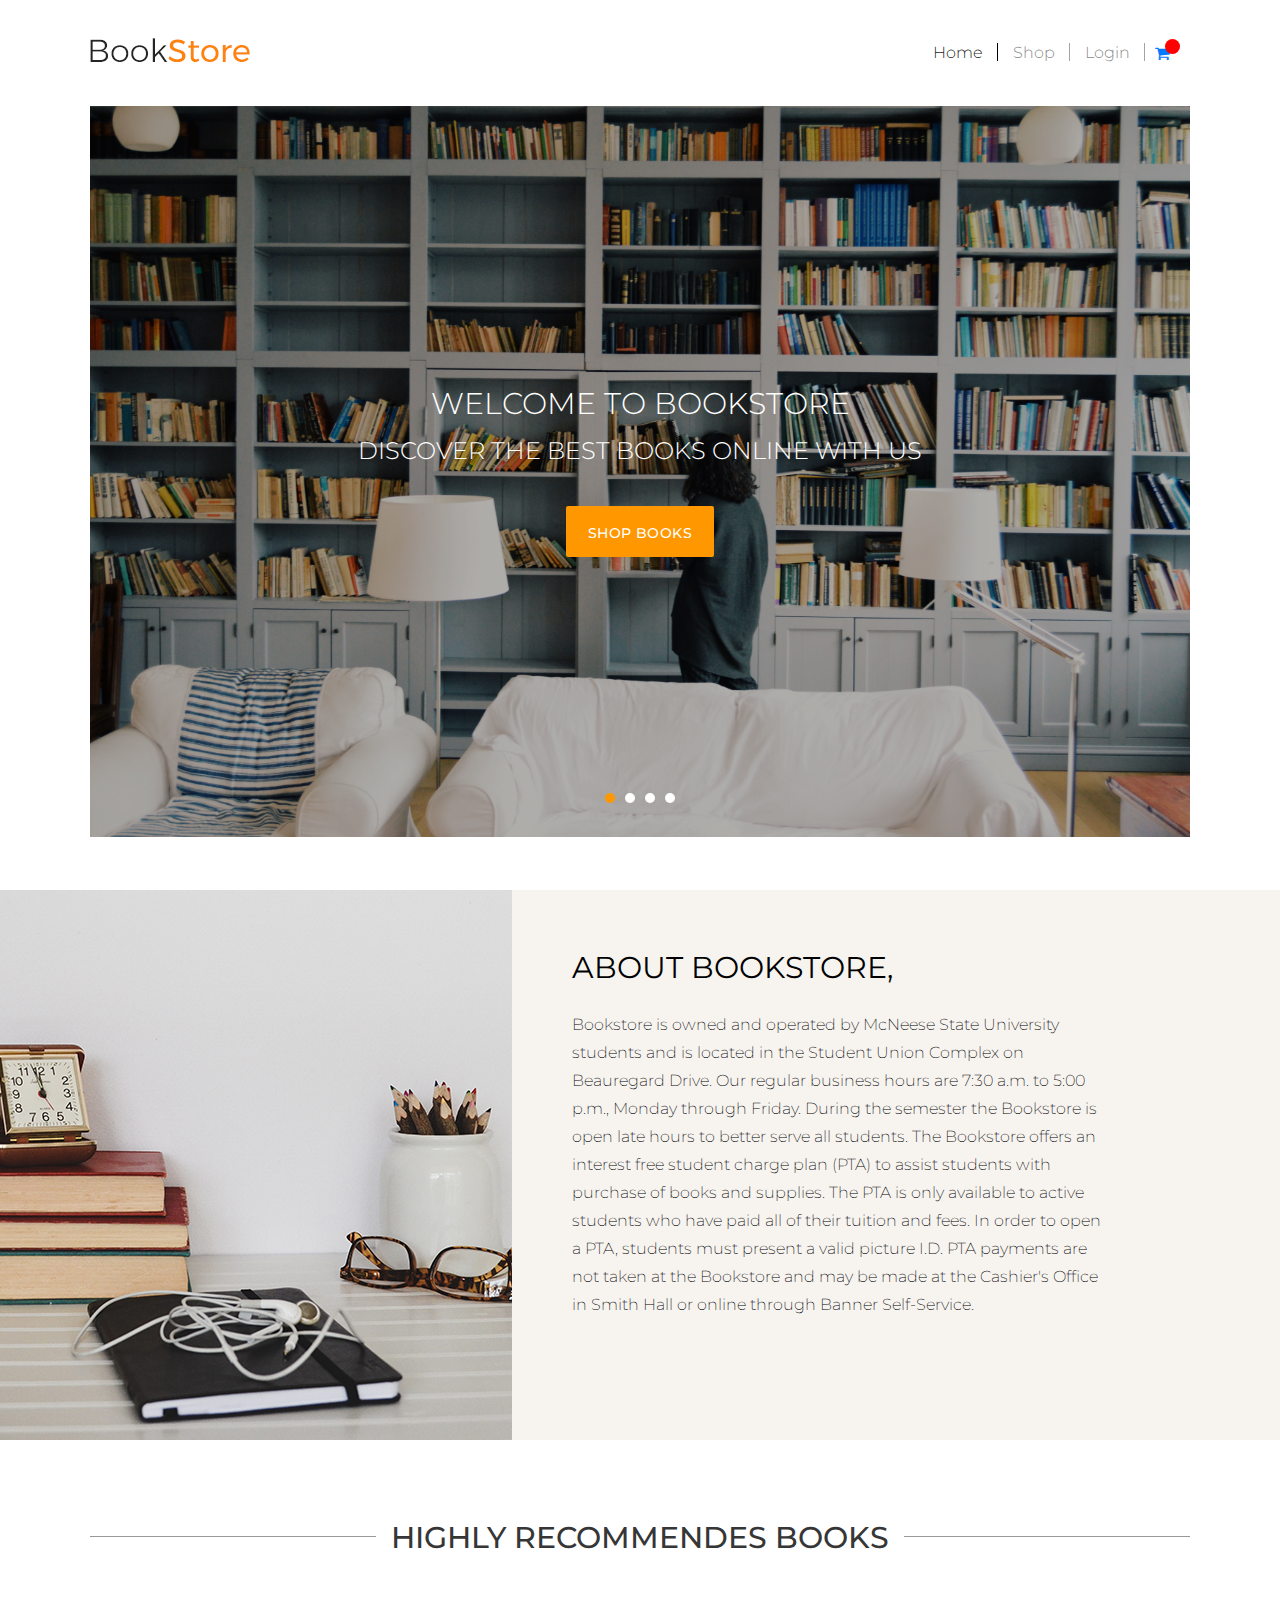
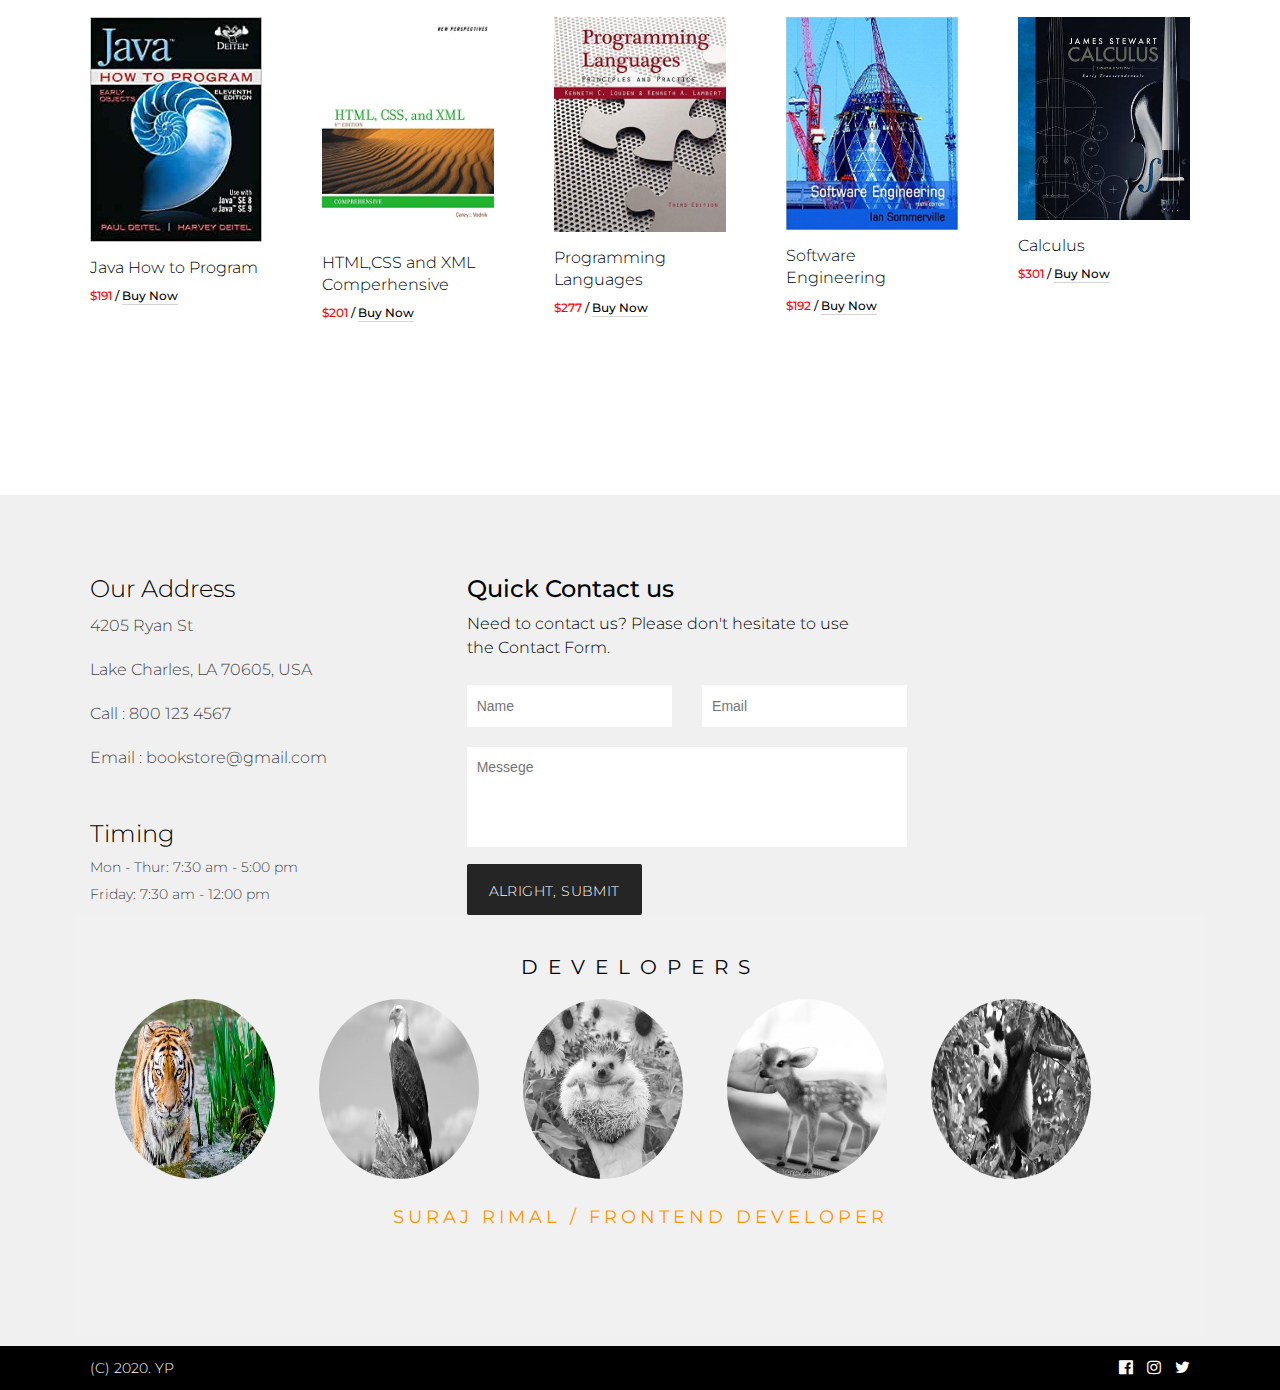
==== commit 5a73ad30: "add cart and checkout page" ====
--- a/index.html
+++ b/index.html
@@ -42,7 +42,7 @@
                         </ul>
                         <div class="cart my-2 my-lg-0">
                             <span>
-                                <i class="fa fa-shopping-cart" aria-hidden="true"></i></span>
+                                <a href="addtocart.html"class="fa fa-shopping-cart" aria-hidden="true"></a></span>
                             <span class="quntity"></span>
                         </div>
                     </div>
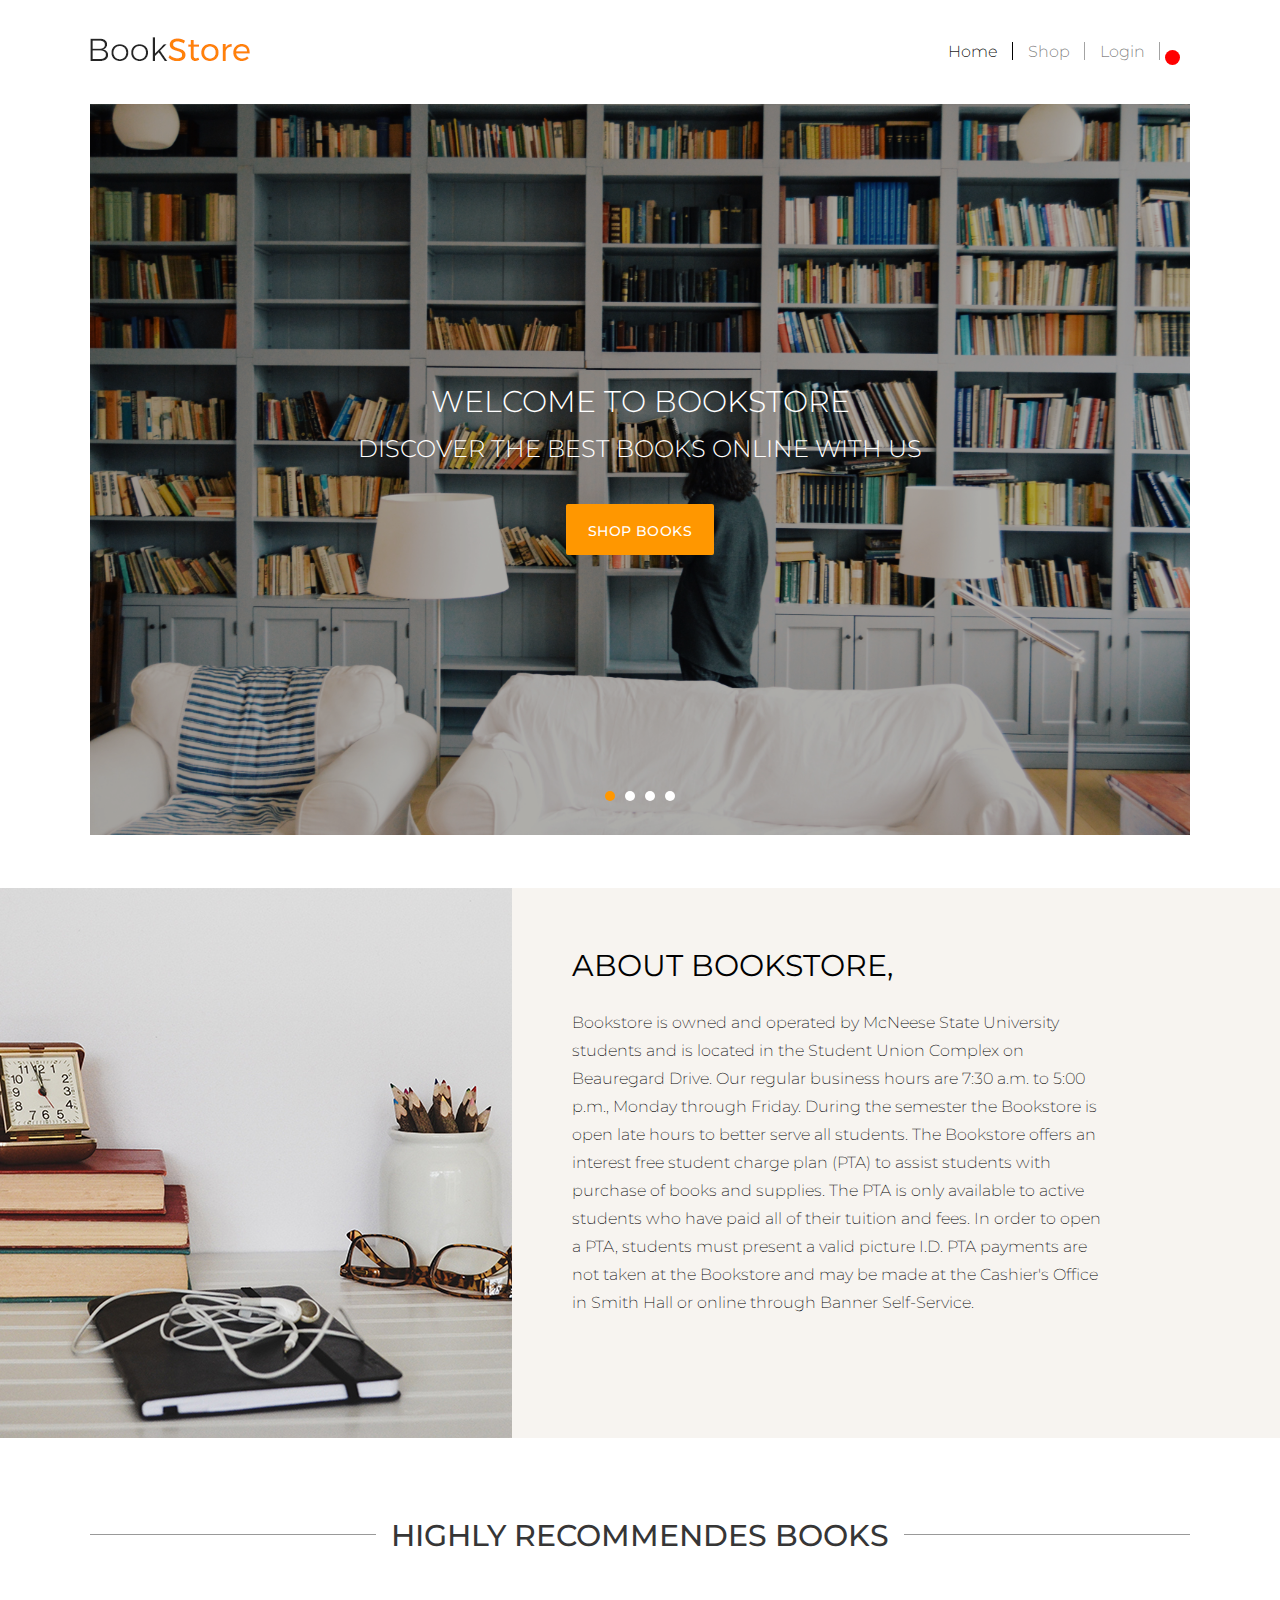
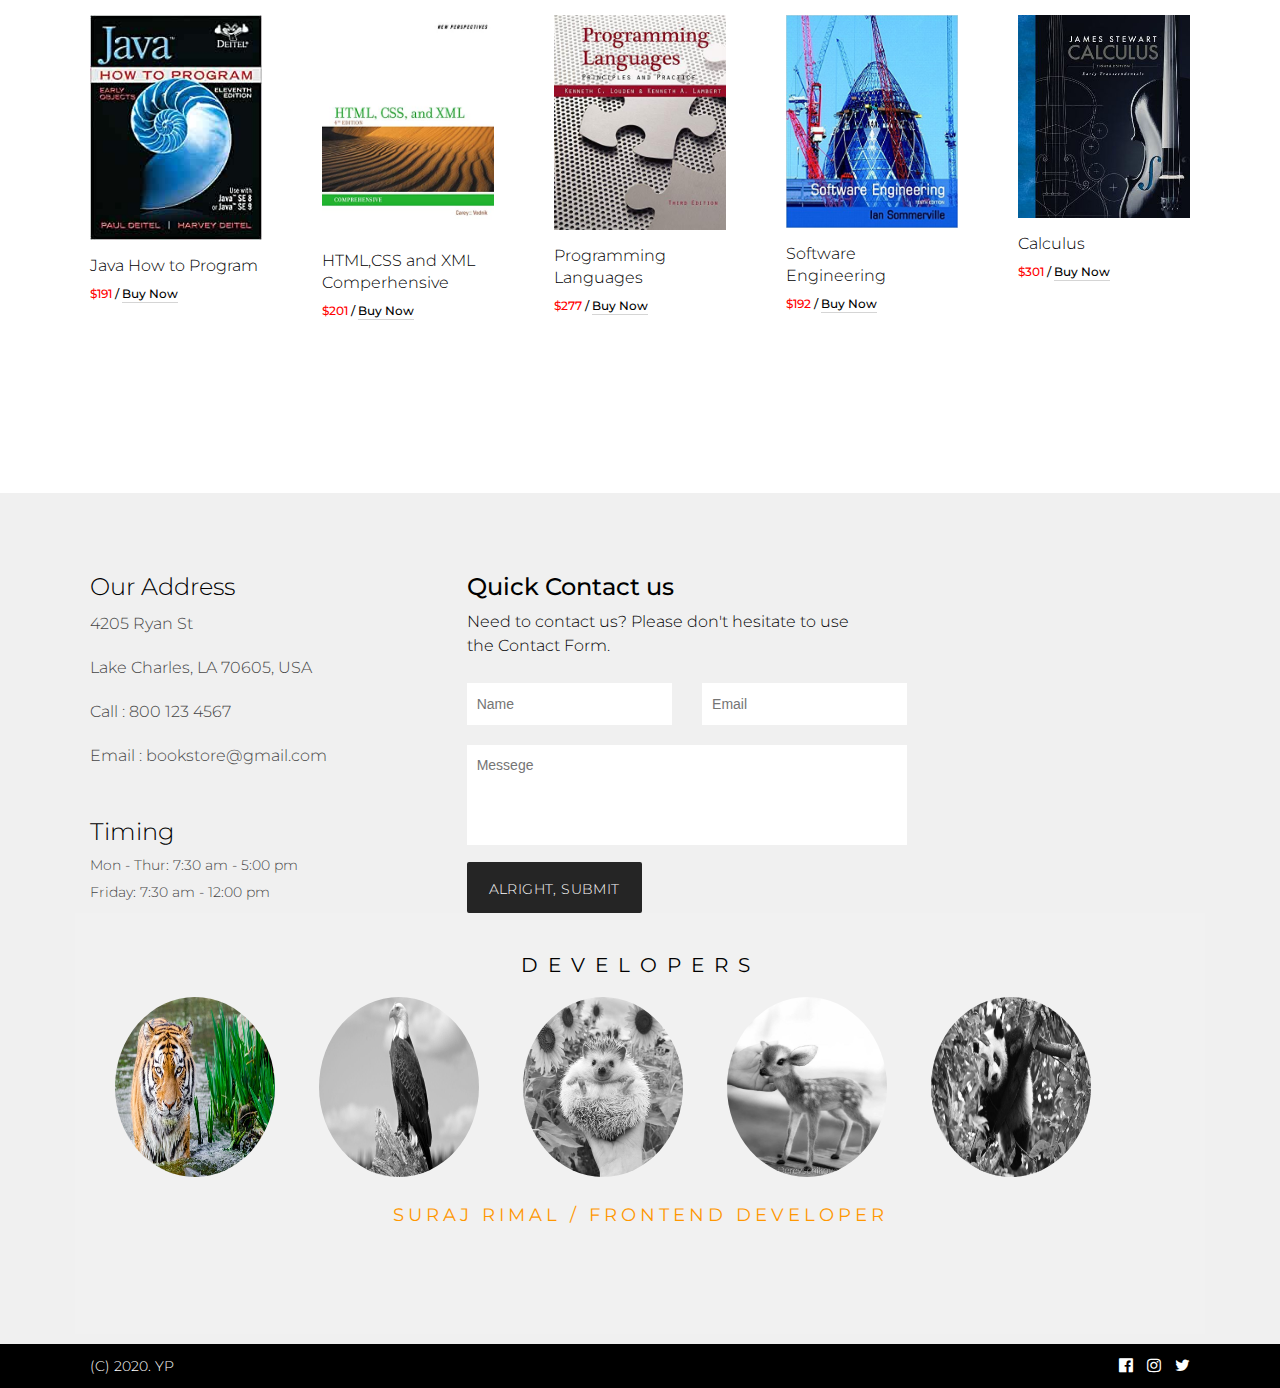
==== commit 8083f502: "add cart functionality" ====
--- a/index.html
+++ b/index.html
@@ -42,7 +42,7 @@
                         </ul>
                         <div class="cart my-2 my-lg-0">
                             <span>
-                                <a href="addtocart.html"class="fa fa-shopping-cart" aria-hidden="true"></a></span>
+                                <a id="userCart" href="addtocart.html"class="fa fa-shopping-cart" aria-hidden="true"></a></span>
                             <span class="quntity"></span>
                         </div>
                     </div>
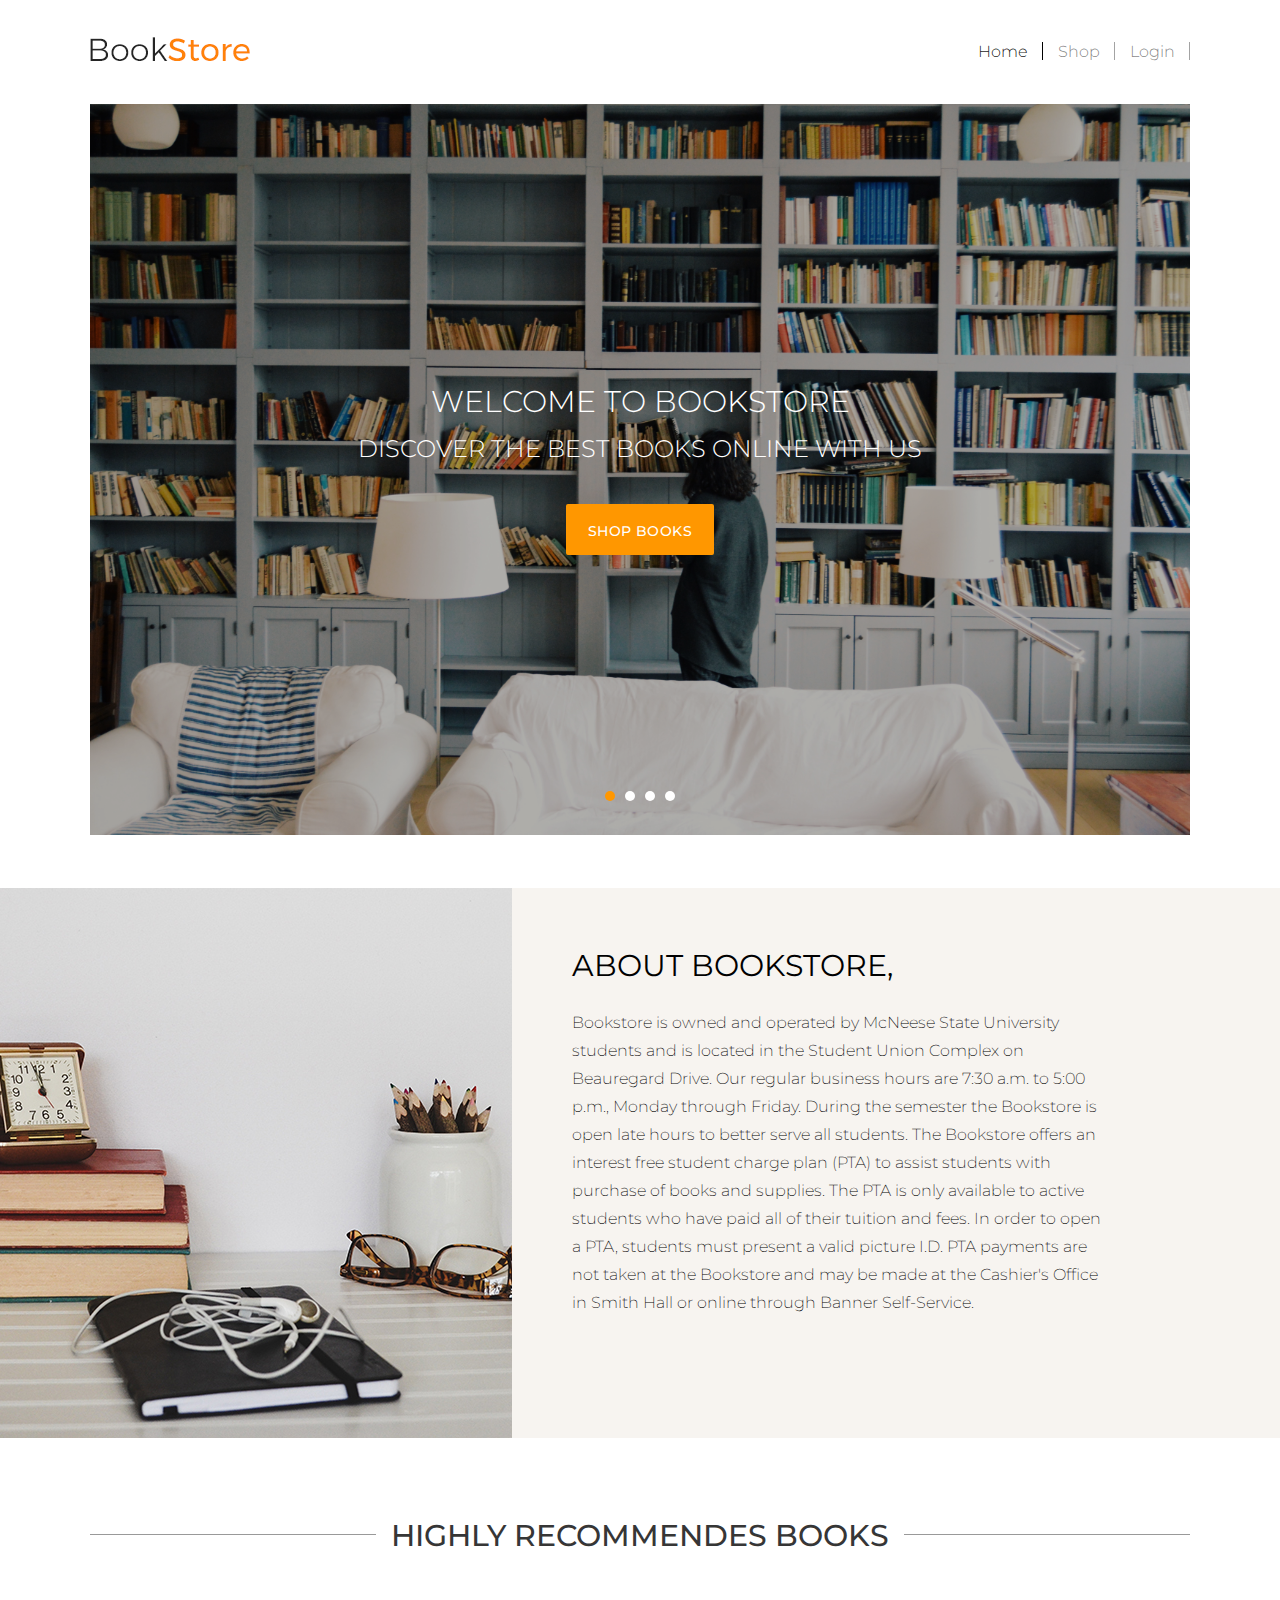
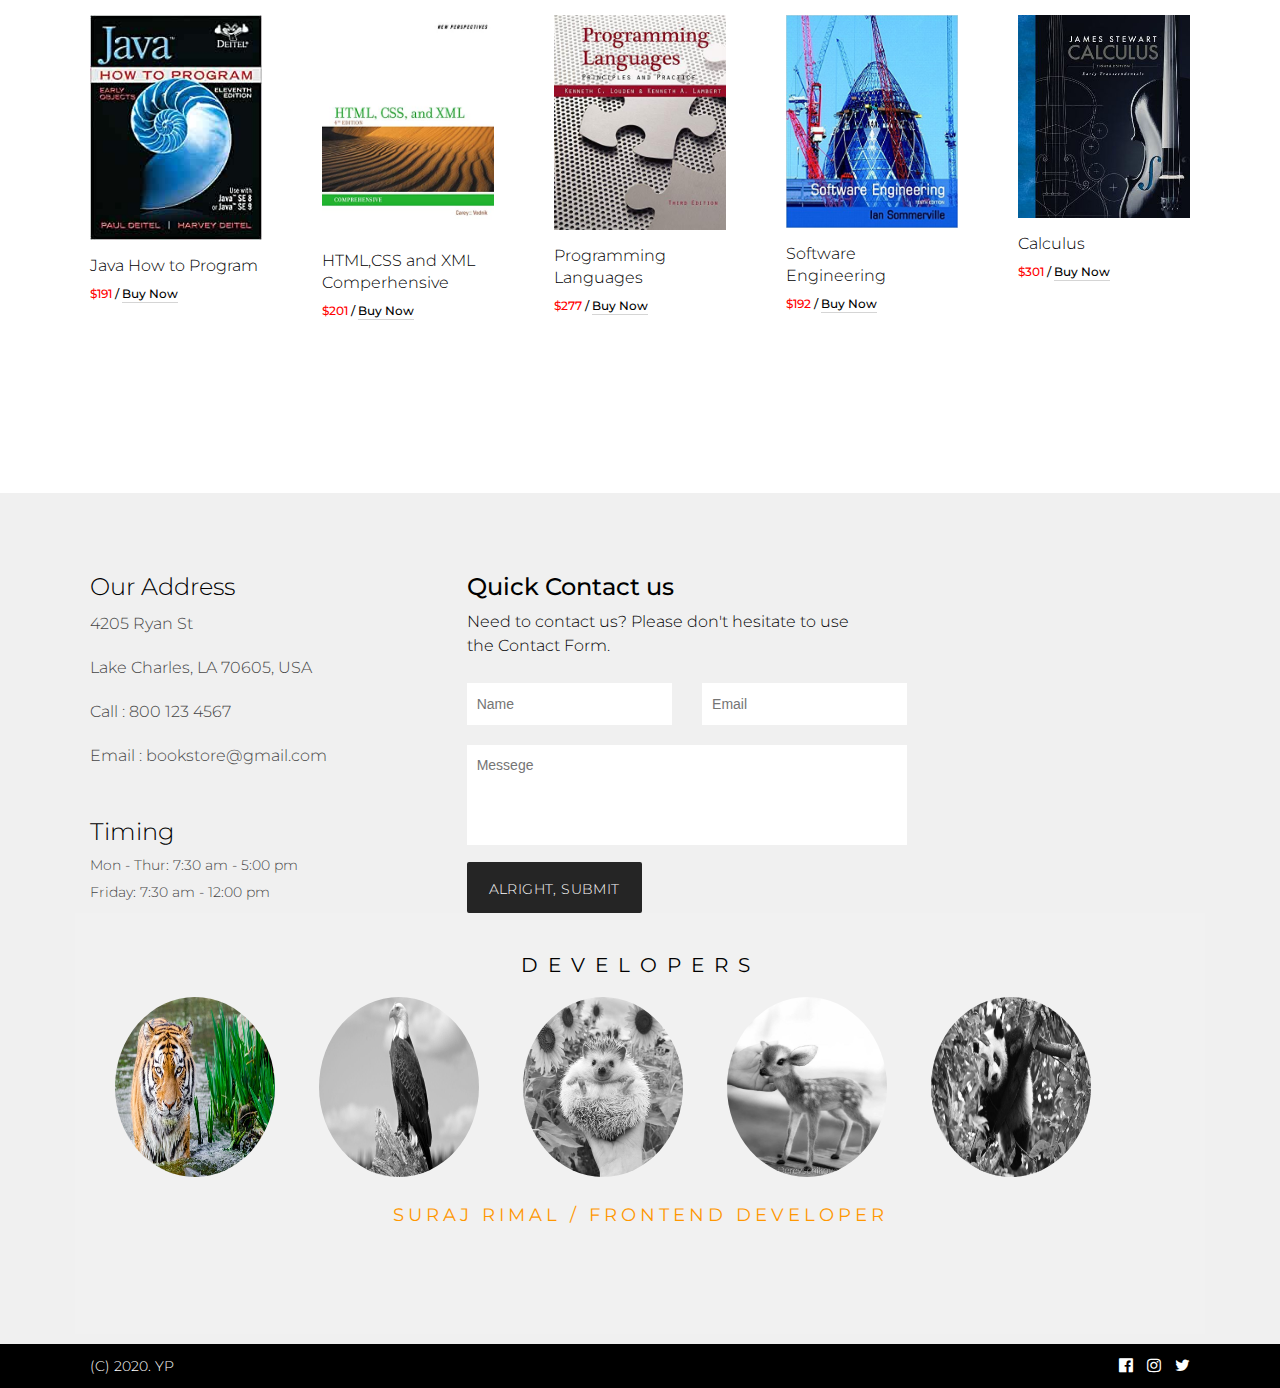
==== commit 34df87c5: "fix cart counter icon on index.html" ====
--- a/index.html
+++ b/index.html
@@ -40,10 +40,10 @@
                                 <a onclick="logout();" href="/index.html" class="nav-link">Logout</a>
                             </li>
                         </ul>
-                        <div class="cart my-2 my-lg-0">
+                        <div  id="userCart" class="cart my-2 my-lg-0">
                             <span>
-                                <a id="userCart" href="addtocart.html"class="fa fa-shopping-cart" aria-hidden="true"></a></span>
-                            <span class="quntity"></span>
+                                <a href="addtocart.html"class="fa fa-shopping-cart" aria-hidden="true"></a></span>
+                            <span id="quantity" class="quntity"></span>
                         </div>
                     </div>
                 </nav>
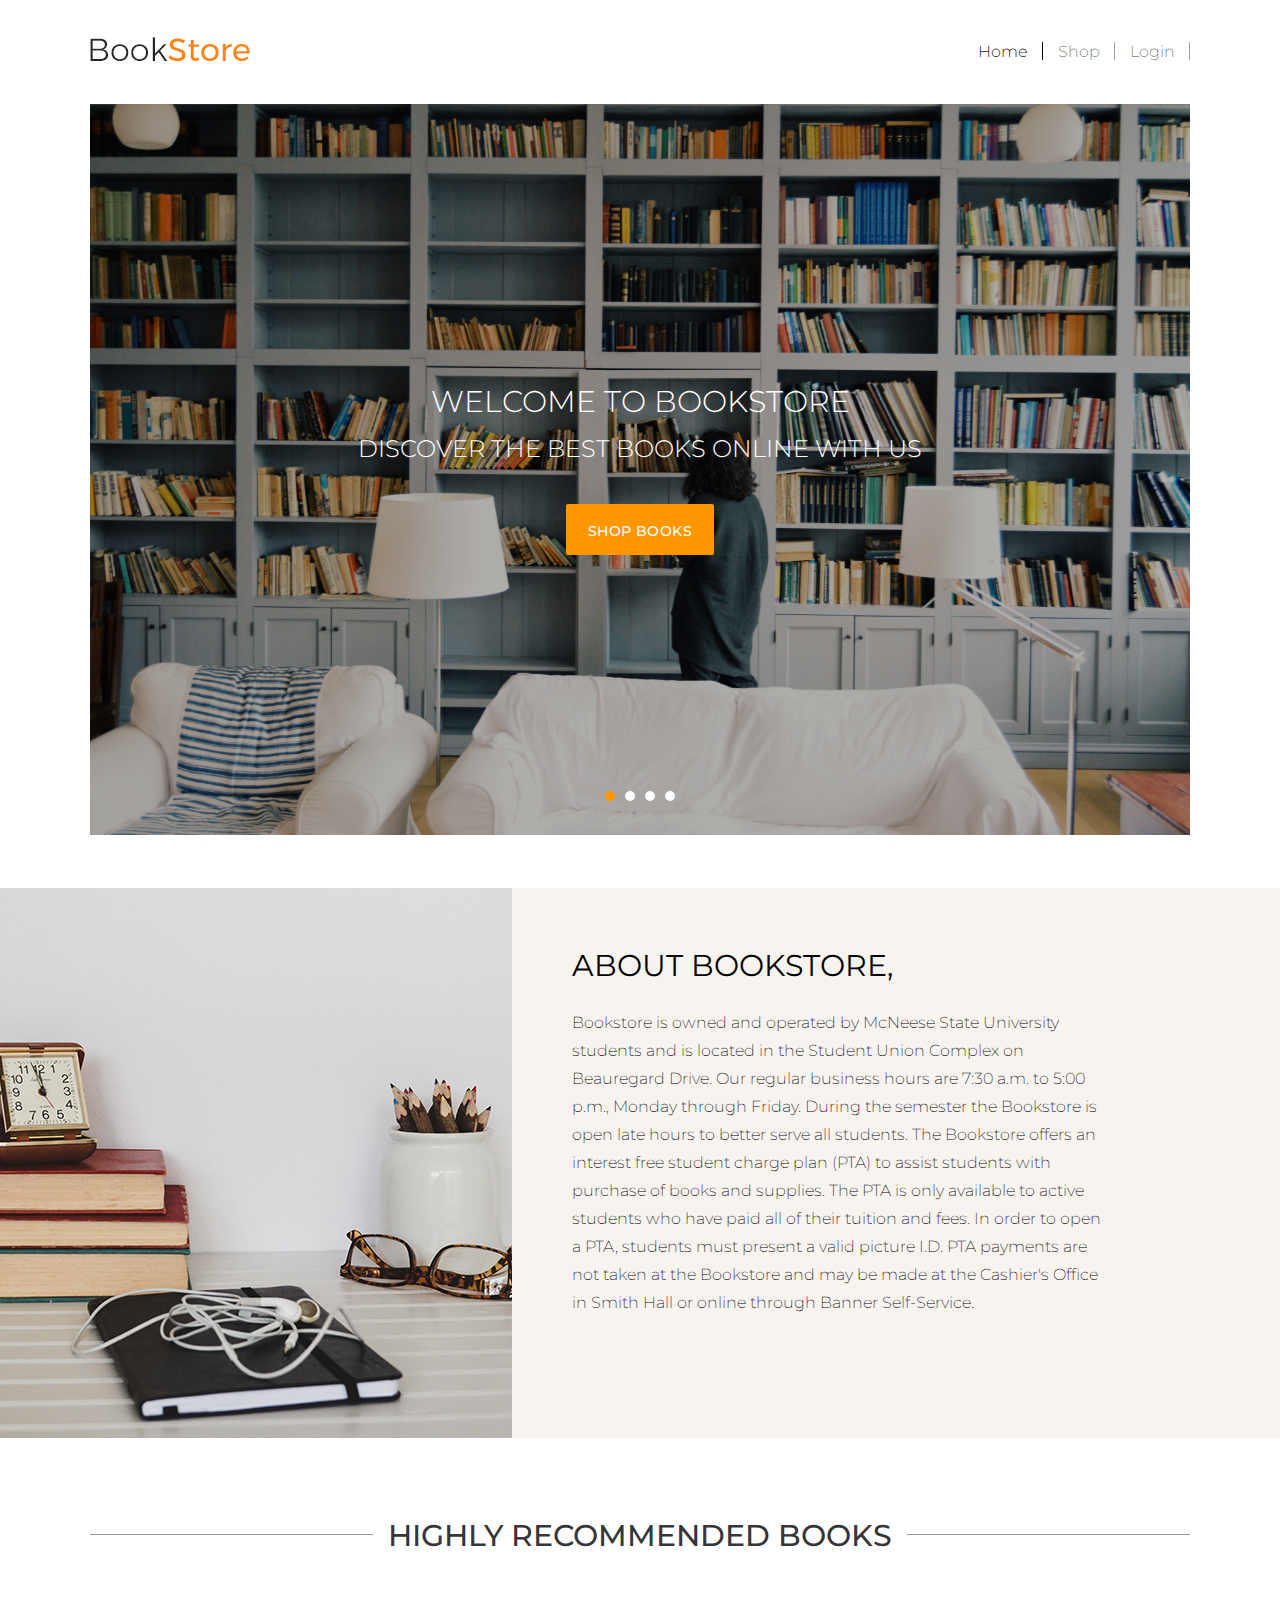
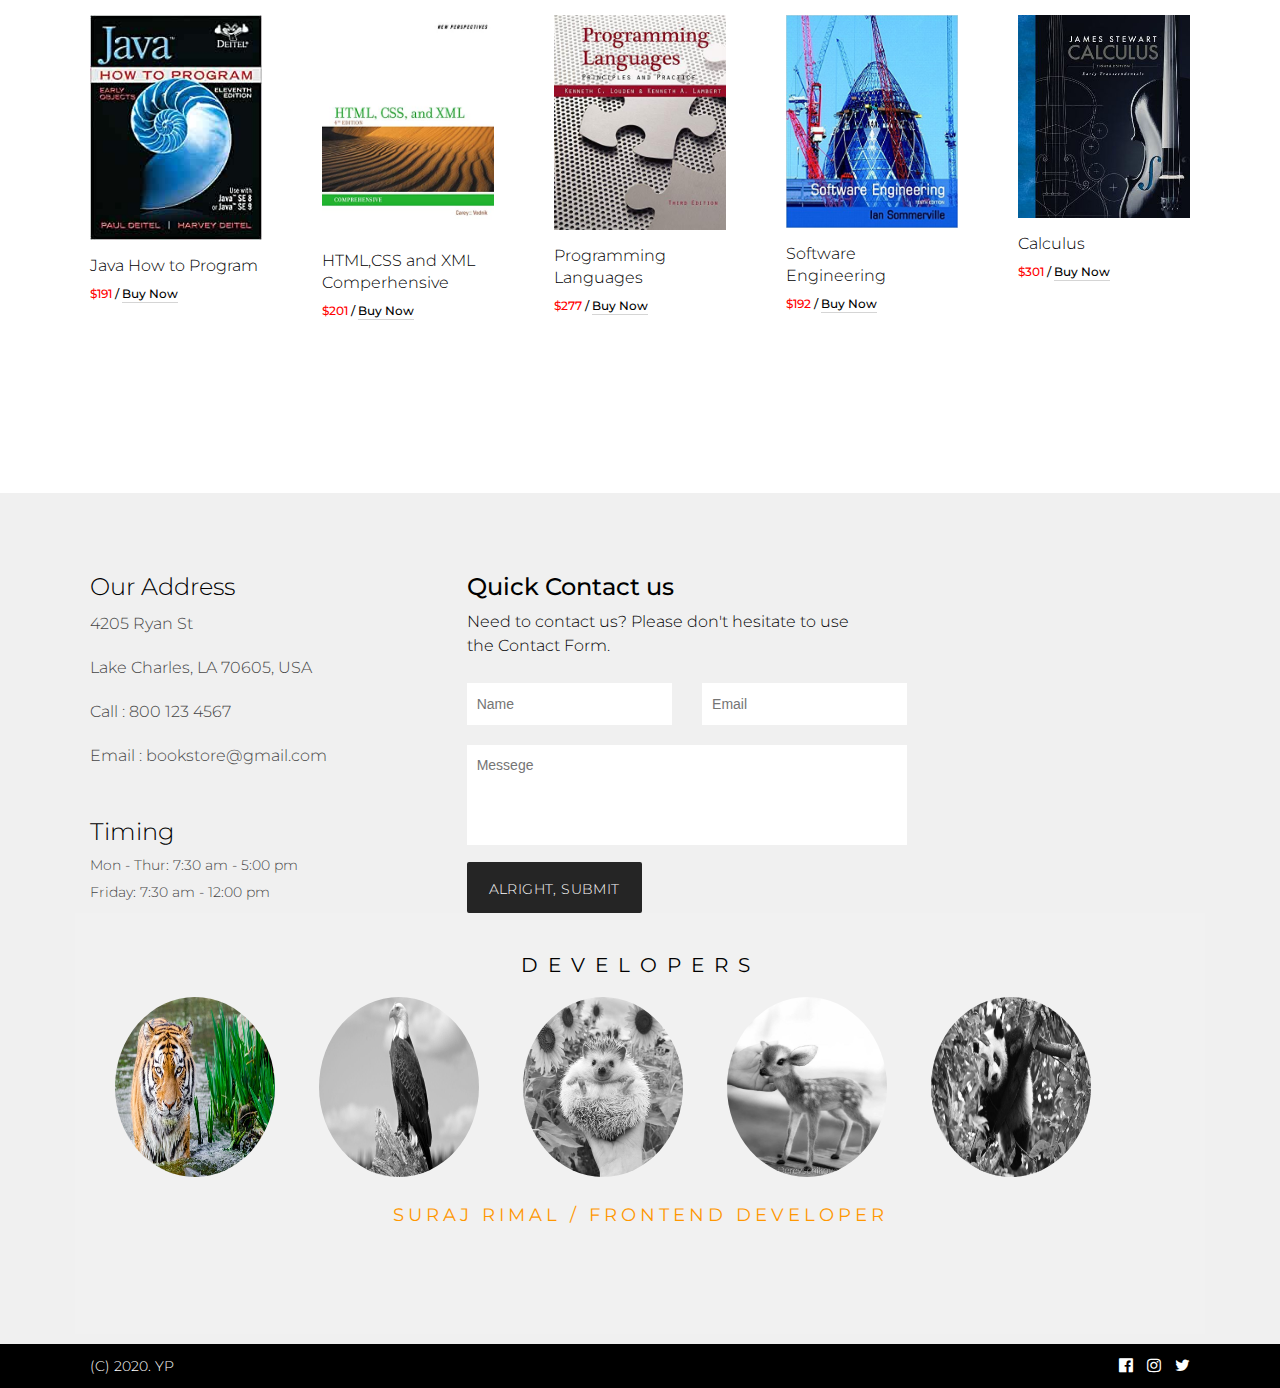
==== commit 864a8029: "fix spelling error" ====
--- a/index.html
+++ b/index.html
@@ -121,7 +121,7 @@
     <section class="recent-book-sec">
         <div class="container">
             <div class="title">
-                <h2>highly recommendes books</h2>
+                <h2>highly recommended books</h2>
                 <hr>
             </div>
             <div class="row">
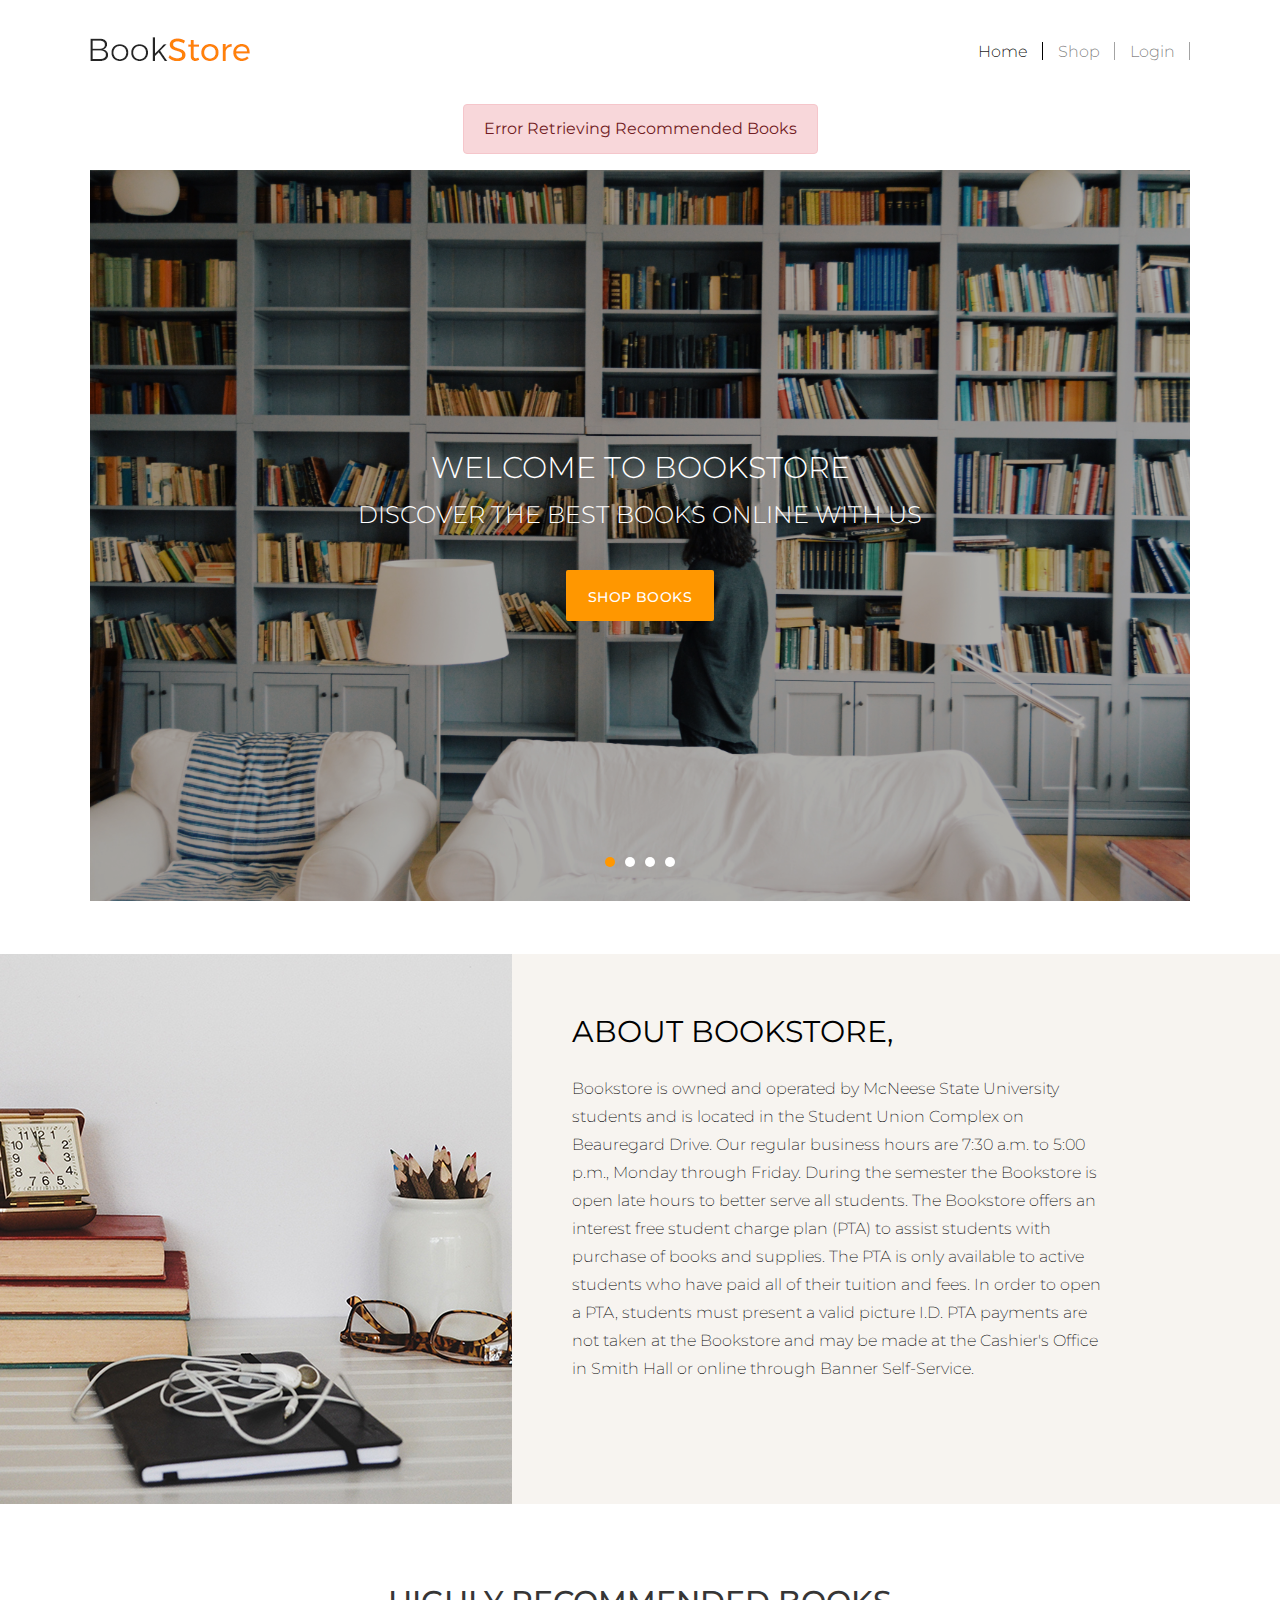
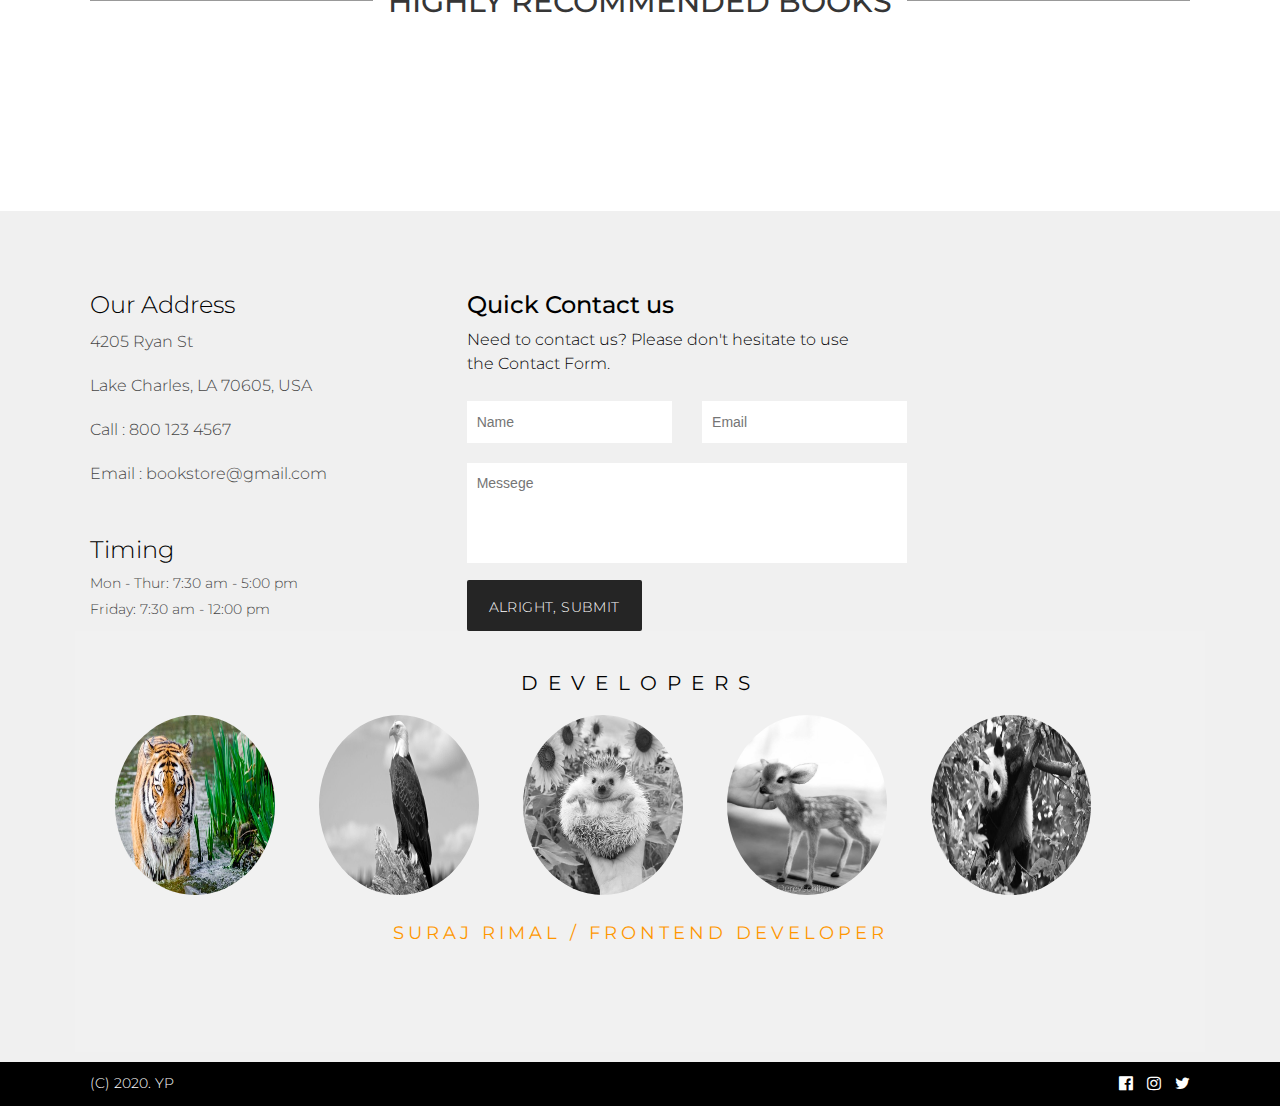
==== commit 7745d7df: "add card validation on checkout" ====
--- a/index.html
+++ b/index.html
@@ -51,6 +51,10 @@
         </div>
     </header>
     <section class="slider">
+        <div class="row justify-content-center">
+            <div class="text-center alert alert-danger col-md-auto" role="alert" id="errorMessage" style="display:none"></div>
+            <div class="text-center alert alert-success col-md-auto" role="alert" id="successMessage" style="display:none"></div>
+        </div>
         <div class="container">
             <div id="owl-demo" class="owl-carousel owl-theme">
                 <div class="item">
@@ -124,42 +128,7 @@
                 <h2>highly recommended books</h2>
                 <hr>
             </div>
-            <div class="row">
-                <div class="col-lg-2 col-md-3 col-sm-4">
-                    <div class="item">
-                        <img src="images/r1.jpg" alt="img">
-                        <h3><a href="#">Java How to Program</a></h3>
-                        <h6><span class="price">$191</span> / <a href="#">Buy Now</a></h6>
-                    </div>
-                </div>
-                <div class="col-lg-2 col-md-3 col-sm-4">
-                    <div class="item">
-                        <img src="images/r2.jpg" alt="img">
-                        <h3><a href="#">HTML,CSS and XML Comperhensive</a></h3>
-                        <h6><span class="price">$201</span> / <a href="#">Buy Now</a></h6>
-                    </div>
-                </div>
-                <div class="col-lg-2 col-md-3 col-sm-4">
-                    <div class="item">
-                        <img src="images/r3.jpg" alt="img">
-                        <h3><a href="#">Programming Languages</a></h3>
-                        <h6><span class="price">$277</span> / <a href="#">Buy Now</a></h6>
-                    </div>
-                </div>
-                <div class="col-lg-2 col-md-3 col-sm-4">
-                    <div class="item">
-                        <img src="images/r4.jpg" alt="img">
-                        <h3><a href="#">Software Engineering</a></h3>
-                        <h6><span class="price">$192</span> / <a href="#">Buy Now</a></h6>
-                    </div>
-                </div>
-                <div class="col-lg-2 col-md-3 col-sm-4">
-                    <div class="item">
-                        <img src="images/r5.jpg" alt="img">
-                        <h3><a href="#">Calculus</a></h3>
-                        <h6><span class="price">$301</span> / <a href="#">Buy Now</a></h6>
-                    </div>
-                </div>
+            <div id="recommended" class="row">
             </div>
         </div>
     </section>
--- a/css/styles.css
+++ b/css/styles.css
@@ -1,4 +1,3 @@
-
 /* BASE */
 /* Font family */
 /* color */
@@ -10,29 +9,42 @@
   font-family: 'Montserrat', sans-serif;
   color: #000;
   float: left;
-  width: 100%; }
+  width: 100%;
+}
 
 * {
   -webkit-box-sizing: border-box;
   -moz-box-sizing: border-box;
-  box-sizing: border-box; }
-
-*:before, *:after {
+  box-sizing: border-box;
+}
+
+*:before,
+*:after {
   -webkit-box-sizing: border-box;
   -moz-box-sizing: border-box;
-  box-sizing: border-box; }
-
-h1, h2, h3, h4, h5, h6, ul {
+  box-sizing: border-box;
+}
+
+h1,
+h2,
+h3,
+h4,
+h5,
+h6,
+ul {
   margin: 0px;
-  padding: 0px; }
+  padding: 0px;
+}
 
 input {
   font-family: 'Raleway', sans-serif;
-  outline: 0; }
+  outline: 0;
+}
 
 textarea {
   font-family: 'Raleway', sans-serif;
-  outline: 0; }
+  outline: 0;
+}
 
 .btn {
   background: #ff9700;
@@ -44,1167 +56,1642 @@
   font-weight: 500;
   letter-spacing: 0.4px;
   border: 2px solid #ff9700;
-  border-radius: 2px; }
-  .btn:hover {
-    background: #fff;
-    color: #ff9700; }
+  border-radius: 2px;
+}
+
+.btn:hover {
+  background: #fff;
+  color: #ff9700;
+}
 
 .container {
   width: 1200px;
   padding: 0 50px;
-  max-width: 1200px; }
+  max-width: 1200px;
+}
 
 section {
   float: left;
-  width: 100%; }
+  width: 100%;
+}
 
 .gray-btn {
   background: #ccc;
   border: 2px solid #ccc;
   font-size: 16px;
-  font-weight: 300; }
-  .gray-btn:hover {
-    background: #fff;
-    color: #ccc; }
+  font-weight: 300;
+}
+
+.gray-btn:hover {
+  background: #fff;
+  color: #ccc;
+}
 
 .blue-btn {
   background: #0072bc;
   border: 2px solid #0072bc;
   font-size: 16px;
-  font-weight: 300; }
-  .blue-btn:hover {
-    background: #fff;
-    color: #0072bc; }
+  font-weight: 300;
+}
+
+.blue-btn:hover {
+  background: #fff;
+  color: #0072bc;
+}
 
 .black {
   background: #252525;
-  border: 2px solid #252525; }
-  .black:hover {
-    background: transparent;
-    color: #252525; }
+  border: 2px solid #252525;
+}
+
+.black:hover {
+  background: transparent;
+  color: #252525;
+}
 
 img {
-  max-width: 100%; }
+  max-width: 100%;
+}
 
 /* modules */
 /* layouts */
 header .header-top {
   background: #fcba68;
   color: #fff;
-  padding: 7px 0 7px; }
-  header .header-top .web-url {
-    font-size: 12px;
-    border-bottom: 1px solid;
-    color: #fff;
-    line-height: 11px;
-    display: inline-block;
-    font-style: italic; }
-    header .header-top .web-url:hover {
-      text-decoration: none;
-      border: 0; }
-  header .header-top h5 {
-    font-size: 16px;
-    font-weight: 300; }
-  header .header-top .ph-number {
-    float: right; }
-  header .header-top .row {
-    align-items: center; }
+  padding: 7px 0 7px;
+}
+
+header .header-top .web-url {
+  font-size: 12px;
+  border-bottom: 1px solid;
+  color: #fff;
+  line-height: 11px;
+  display: inline-block;
+  font-style: italic;
+}
+
+header .header-top .web-url:hover {
+  text-decoration: none;
+  border: 0;
+}
+
+header .header-top h5 {
+  font-size: 16px;
+  font-weight: 300;
+}
+
+header .header-top .ph-number {
+  float: right;
+}
+
+header .header-top .row {
+  align-items: center;
+}
+
 header .main-menu {
-  padding: 40px 0; }
-  header .main-menu .navbar {
-    padding: 0; }
-  header .main-menu .navbar-brand {
-    padding: 0;
-    margin-top: -10px; }
-  header .main-menu .navbar-light .navbar-nav .navbar-item {
-    padding: 0 15px;
-    position: relative; }
-    header .main-menu .navbar-light .navbar-nav .navbar-item:after {
-      content: '';
-      width: 1px;
-      height: 18px;
-      float: right;
-      background: #a3a3a3;
-      position: absolute;
-      right: 0;
-      top: 2px; }
-    header .main-menu .navbar-light .navbar-nav .navbar-item:last-child:after {
-      display: none; }
-    header .main-menu .navbar-light .navbar-nav .navbar-item.active {
-      color: #000; }
-      header .main-menu .navbar-light .navbar-nav .navbar-item.active:after {
-        background: #000; }
-  header .main-menu .navbar-light .navbar-nav .nav-link {
-    padding: 0;
-    font-weight: 300; }
-  header .main-menu .form-inline {
-    border: 1px solid #e7e7e7;
-    padding-right: 10px; }
-    header .main-menu .form-inline input {
-      border: 0;
-      font-size: 12px;
-      height: 32px;
-      outline: 0; }
-      header .main-menu .form-inline input:focus {
-        outline: 0;
-        box-shadow: none; }
-    header .main-menu .form-inline .fa {
-      color: #e7e7e7;
-      font-size: 12px; }
+  padding: 40px 0;
+}
+
+header .main-menu .navbar {
+  padding: 0;
+}
+
+header .main-menu .navbar-brand {
+  padding: 0;
+  margin-top: -10px;
+}
+
+header .main-menu .navbar-light .navbar-nav .navbar-item {
+  padding: 0 15px;
+  position: relative;
+}
+
+header .main-menu .navbar-light .navbar-nav .navbar-item:after {
+  content: '';
+  width: 1px;
+  height: 18px;
+  float: right;
+  background: #a3a3a3;
+  position: absolute;
+  right: 0;
+  top: 2px;
+}
+
+header .main-menu .navbar-light .navbar-nav .navbar-item:last-child:after {
+  display: none;
+}
+
+header .main-menu .navbar-light .navbar-nav .navbar-item.active {
+  color: #000;
+}
+
+header .main-menu .navbar-light .navbar-nav .navbar-item.active:after {
+  background: #000;
+}
+
+header .main-menu .navbar-light .navbar-nav .nav-link {
+  padding: 0;
+  font-weight: 300;
+}
+
+header .main-menu .form-inline {
+  border: 1px solid #e7e7e7;
+  padding-right: 10px;
+}
+
+header .main-menu .form-inline input {
+  border: 0;
+  font-size: 12px;
+  height: 32px;
+  outline: 0;
+}
+
+header .main-menu .form-inline input:focus {
+  outline: 0;
+  box-shadow: none;
+}
+
+header .main-menu .form-inline .fa {
+  color: #e7e7e7;
+  font-size: 12px;
+}
+
 header .cart {
   padding: 0 10px;
   margin-right: 10px;
   position: relative;
-  margin-top: 2px !important; }
-  header .cart .quntity {
-    font-size: 9px;
-    position: absolute;
-    top: -3px;
-    right: 0;
-    background: red;
-    width: 15px;
-    height: 15px;
-    border-radius: 50%;
-    text-align: center;
-    color: #fff;
-    padding: 1px 0; }
+  margin-top: 2px !important;
+}
+
+header .cart .quntity {
+  font-size: 9px;
+  position: absolute;
+  top: -3px;
+  right: 0;
+  background: red;
+  width: 15px;
+  height: 15px;
+  border-radius: 50%;
+  text-align: center;
+  color: #fff;
+  padding: 1px 0;
+}
 
 .slider {
   float: left;
   width: 100%;
-  margin-bottom: 50px; }
-  .slider .slide {
-    position: relative; }
-    .slider .slide .content {
-      position: absolute;
-      top: 0;
-      width: 100%;
-      background: rgba(0, 0, 0, 0.3);
-      height: 100%;
-      color: #fff;
-      text-align: center;
-      display: flex;
-      align-items: center; }
-      .slider .slide .content .title {
-        margin: 0 auto;
-        text-align: center;
-        width: 100%; }
-        .slider .slide .content .title h3 {
-          font-size: 30px;
-          text-transform: uppercase;
-          font-weight: 300;
-          margin-bottom: 15px; }
-        .slider .slide .content .title h5 {
-          font-size: 24px;
-          text-transform: uppercase;
-          font-weight: 300;
-          margin-bottom: 40px; }
-  .slider .owl-dots {
-    position: absolute;
-    bottom: 30px;
-    width: 100%;
-    text-align: center; }
-  .slider button.owl-dot {
-    width: 10px;
-    height: 10px;
-    background: #fff;
-    border-radius: 50%;
-    margin: 0 5px; }
-    .slider button.owl-dot.active {
-      background: #ff9700; }
+  margin-bottom: 50px;
+}
+
+.slider .slide {
+  position: relative;
+}
+
+.slider .slide .content {
+  position: absolute;
+  top: 0;
+  width: 100%;
+  background: rgba(0, 0, 0, 0.3);
+  height: 100%;
+  color: #fff;
+  text-align: center;
+  display: flex;
+  align-items: center;
+}
+
+.slider .slide .content .title {
+  margin: 0 auto;
+  text-align: center;
+  width: 100%;
+}
+
+.slider .slide .content .title h3 {
+  font-size: 30px;
+  text-transform: uppercase;
+  font-weight: 300;
+  margin-bottom: 15px;
+}
+
+.slider .slide .content .title h5 {
+  font-size: 24px;
+  text-transform: uppercase;
+  font-weight: 300;
+  margin-bottom: 40px;
+}
+
+.slider .owl-dots {
+  position: absolute;
+  bottom: 30px;
+  width: 100%;
+  text-align: center;
+}
+
+.slider button.owl-dot {
+  width: 10px;
+  height: 10px;
+  background: #fff;
+  border-radius: 50%;
+  margin: 0 5px;
+}
+
+.slider button.owl-dot.active {
+  background: #ff9700;
+}
 
 .recomended-sec {
   text-align: center;
-  margin-bottom: 80px; }
-  .recomended-sec h2 {
-    display: inline-block;
-    font-size: 30px;
-    padding: 0 15px;
-    background: #fff;
-    padding: 0 15px;
-    position: relative;
-    text-transform: uppercase;
-    color: #363636; }
-  .recomended-sec hr {
-    margin: 0;
-    margin-top: -20px;
-    border-top: 1px solid #999999; }
-  .recomended-sec .title {
-    margin-bottom: 70px; }
-  .recomended-sec .item {
-    border: 1px solid #d5d5d5;
-    padding: 36px 10px;
-    cursor: pointer;
-    position: relative; }
-    .recomended-sec .item img {
-      margin-bottom: 15px;
-      max-width: 100%; }
-    .recomended-sec .item h3 {
-      font-size: 16px;
-      text-transform: uppercase;
-      font-weight: 300;
-      margin-bottom: 10px;
-      height: 22px;
-      overflow: hidden;
-      text-overflow: ellipsis; }
-    .recomended-sec .item h6 {
-      font-size: 12px; }
-      .recomended-sec .item h6 span {
-        color: #ff0000; }
-      .recomended-sec .item h6 a {
-        color: #000;
-        border-bottom: 1px solid #d5d5d5;
-        padding-bottom: 1px; }
-        .recomended-sec .item h6 a:hover {
-          text-decoration: none;
-          border-bottom: 0;
-          color: #ff9700; }
-    .recomended-sec .item .hover {
-      position: absolute;
-      background: rgba(204, 204, 204, 0.7);
-      visibility: hidden;
-      width: 100%;
-      height: 100%;
-      top: 0;
-      left: 0;
-      vertical-align: middle;
-      align-items: center;
-      display: flex;
-      transition: all .4s ease;
-      opacity: 0; }
-      .recomended-sec .item .hover span {
-        margin: 0 auto;
-        font-size: 50px;
-        margin-top: 40px;
-        transition: all 0.4s; }
-      .recomended-sec .item .hover a {
-        width: 100%;
-        height: 100%;
-        align-items: center;
-        display: flex;
-        color: #000; }
-    .recomended-sec .item:hover .hover {
-      visibility: visible;
-      opacity: 1; }
-    .recomended-sec .item:hover span {
-      margin-top: 0; }
-    .recomended-sec .item .sale {
-      background: #f9372c;
-      padding: 10px 24px;
-      position: absolute;
-      top: 0;
-      left: 0;
-      text-transform: uppercase;
-      color: #fff; }
+  margin-bottom: 80px;
+}
+
+.recomended-sec h2 {
+  display: inline-block;
+  font-size: 30px;
+  padding: 0 15px;
+  background: #fff;
+  padding: 0 15px;
+  position: relative;
+  text-transform: uppercase;
+  color: #363636;
+}
+
+.recomended-sec hr {
+  margin: 0;
+  margin-top: -20px;
+  border-top: 1px solid #999999;
+}
+
+.recomended-sec .title {
+  margin-bottom: 70px;
+}
+
+.recomended-sec .item {
+  border: 1px solid #d5d5d5;
+  padding: 36px 10px;
+  cursor: pointer;
+  position: relative;
+}
+
+.recomended-sec .item img {
+  margin-bottom: 15px;
+  max-width: 100%;
+}
+
+.recomended-sec .item h3 {
+  font-size: 16px;
+  text-transform: uppercase;
+  font-weight: 300;
+  margin-bottom: 10px;
+  height: 22px;
+  overflow: hidden;
+  text-overflow: ellipsis;
+}
+
+.recomended-sec .item h6 {
+  font-size: 12px;
+}
+
+.recomended-sec .item h6 span {
+  color: #ff0000;
+}
+
+.recomended-sec .item h6 a {
+  color: #000;
+  border-bottom: 1px solid #d5d5d5;
+  padding-bottom: 1px;
+}
+
+.recomended-sec .item h6 a:hover {
+  text-decoration: none;
+  border-bottom: 0;
+  color: #ff9700;
+}
+
+.recomended-sec .item .hover {
+  position: absolute;
+  background: rgba(204, 204, 204, 0.7);
+  visibility: hidden;
+  width: 100%;
+  height: 100%;
+  top: 0;
+  left: 0;
+  vertical-align: middle;
+  align-items: center;
+  display: flex;
+  transition: all .4s ease;
+  opacity: 0;
+}
+
+.recomended-sec .item .hover span {
+  margin: 0 auto;
+  font-size: 50px;
+  margin-top: 40px;
+  transition: all 0.4s;
+}
+
+.recomended-sec .item .hover a {
+  width: 100%;
+  height: 100%;
+  align-items: center;
+  display: flex;
+  color: #000;
+}
+
+.recomended-sec .item:hover .hover {
+  visibility: visible;
+  opacity: 1;
+}
+
+.recomended-sec .item:hover span {
+  margin-top: 0;
+}
+
+.recomended-sec .item .sale {
+  background: #f9372c;
+  padding: 10px 24px;
+  position: absolute;
+  top: 0;
+  left: 0;
+  text-transform: uppercase;
+  color: #fff;
+}
 
 .about-sec {
   margin-bottom: 80px;
   background: #f7f4f0;
   float: left;
-  width: 100%; }
-  .about-sec .about-img {
-    float: left;
-    width: 40%; }
-    .about-sec .about-img figure {
-      height: 550px;
-      width: 100%;
-      background-position: center bottom !important;
-      margin-bottom: 0; }
-  .about-sec .about-content {
-    max-width: 600px;
-    float: left;
-    padding: 60px 0;
-    padding-left: 60px; }
-    .about-sec .about-content h2 {
-      text-transform: uppercase;
-      font-size: 30px;
-      font-weight: 400;
-      margin-bottom: 25px; }
-    .about-sec .about-content p {
-      font-size: 16px;
-      line-height: 28px;
-      margin-bottom: 30px; }
-    .about-sec .about-content .btn-sec {
-      margin-top: 58px; }
-      .about-sec .about-content .btn-sec .btn {
-        margin-right: 10px; }
-      .about-sec .about-content .btn-sec .black {
-        background: #252525;
-        border: 2px solid #252525; }
-        .about-sec .about-content .btn-sec .black:hover {
-          background: transparent;
-          color: #252525; }
+  width: 100%;
+}
+
+.about-sec .about-img {
+  float: left;
+  width: 40%;
+}
+
+.about-sec .about-img figure {
+  height: 550px;
+  width: 100%;
+  background-position: center bottom !important;
+  margin-bottom: 0;
+}
+
+.about-sec .about-content {
+  max-width: 600px;
+  float: left;
+  padding: 60px 0;
+  padding-left: 60px;
+}
+
+.about-sec .about-content h2 {
+  text-transform: uppercase;
+  font-size: 30px;
+  font-weight: 400;
+  margin-bottom: 25px;
+}
+
+.about-sec .about-content p {
+  font-size: 16px;
+  line-height: 28px;
+  margin-bottom: 30px;
+}
+
+.about-sec .about-content .btn-sec {
+  margin-top: 58px;
+}
+
+.about-sec .about-content .btn-sec .btn {
+  margin-right: 10px;
+}
+
+.about-sec .about-content .btn-sec .black {
+  background: #252525;
+  border: 2px solid #252525;
+}
+
+.about-sec .about-content .btn-sec .black:hover {
+  background: transparent;
+  color: #252525;
+}
 
 .recent-book-sec {
   text-align: center;
-  margin-bottom: 130px; }
-  .recent-book-sec h2 {
-    display: inline-block;
-    padding: 0 15px;
-    background: #fff;
-    padding: 0 15px;
-    position: relative;
-    font-size: 30px;
-    text-transform: uppercase;
-    color: #363636; }
-  .recent-book-sec hr {
-    margin: 0;
-    margin-top: -20px;
-    border-top: 1px solid #999999; }
-  .recent-book-sec .title {
-    margin-bottom: 80px; }
-  .recent-book-sec .item {
-    text-align: left;
-    margin-bottom: 45px; }
-    .recent-book-sec .item img {
-      margin-bottom: 15px;
-      max-width: 100%;
-      cursor: pointer; }
-    .recent-book-sec .item img:hover + h3 {
-      text-decoration: underline; }
-    .recent-book-sec .item h3 {
-      font-size: 16px;
-      line-height: 22px;
-      font-weight: 300;
-      margin-bottom: 10px; }
-      .recent-book-sec .item h3 a {
-        color: inherit; }
-    .recent-book-sec .item h6 {
-      font-size: 12px; }
-      .recent-book-sec .item h6 span {
-        color: #ff0000; }
-      .recent-book-sec .item h6 a {
-        color: #000;
-        border-bottom: 1px solid #d5d5d5;
-        padding-bottom: 1px; }
-        .recent-book-sec .item h6 a:hover {
-          text-decoration: none;
-          border-bottom: 0;
-          color: #ff9700; }
-  .recent-book-sec .row {
-    margin: 0 -30px; }
-    .recent-book-sec .row .col-lg-2 {
-      padding: 0 30px;
-      -ms-flex: 20%;
-      flex: 20%;
-      max-width: 20%; }
-  .recent-book-sec .btn-sec {
-    margin-top: 20px; }
+  margin-bottom: 130px;
+}
+
+.recent-book-sec h2 {
+  display: inline-block;
+  padding: 0 15px;
+  background: #fff;
+  padding: 0 15px;
+  position: relative;
+  font-size: 30px;
+  text-transform: uppercase;
+  color: #363636;
+}
+
+.recent-book-sec hr {
+  margin: 0;
+  margin-top: -20px;
+  border-top: 1px solid #999999;
+}
+
+.recent-book-sec .title {
+  margin-bottom: 80px;
+}
+
+.recent-book-sec .item {
+  text-align: left;
+  margin-bottom: 45px;
+}
+
+.recent-book-sec .item img {
+  margin-bottom: 15px;
+  max-width: 100%;
+  cursor: pointer;
+}
+
+.recent-book-sec .item img:hover+h3 {
+  text-decoration: underline;
+}
+
+.recent-book-sec .item h3 {
+  font-size: 16px;
+  line-height: 22px;
+  font-weight: 300;
+  margin-bottom: 10px;
+}
+
+.recent-book-sec .item h3 a {
+  color: inherit;
+}
+
+.recent-book-sec .item h6 {
+  font-size: 12px;
+}
+
+.recent-book-sec .item h6 span {
+  color: #ff0000;
+}
+
+.recent-book-sec .item h6 a {
+  color: #000;
+  border-bottom: 1px solid #d5d5d5;
+  padding-bottom: 1px;
+}
+
+.recent-book-sec .item h6 a:hover {
+  text-decoration: none;
+  border-bottom: 0;
+  color: #ff9700;
+}
+
+.recent-book-sec .row {
+  margin: 0 -30px;
+}
+
+.recent-book-sec .row .col-lg-2 {
+  padding: 0 30px;
+  -ms-flex: 20%;
+  flex: 20%;
+  max-width: 20%;
+}
+
+.recent-book-sec .btn-sec {
+  margin-top: 20px;
+}
 
 .features-sec {
-  margin-bottom: 100px; }
-  .features-sec ul li {
-    text-align: center;
-    padding: 0 20px 60px;
-    border: 1px solid #cacaca;
-    float: left;
-    width: 33.333%;
-    list-style: none;
-    border-left: 0; }
-    .features-sec ul li:first-child {
-      border-left: 1px solid #cacaca; }
-    .features-sec ul li span.icon {
-      width: 65px;
-      height: 65px;
-      border: 1px solid #cbcbcb;
-      display: block;
-      border-radius: 50%;
-      margin-top: -33px;
-      margin: 0 auto;
-      margin-top: -33px;
-      background: #fff;
-      font-size: 22px;
-      vertical-align: middle;
-      padding: 15px 0;
-      color: #ffaf00;
-      margin-bottom: 30px; }
-      .features-sec ul li span.icon.return {
-        color: #00aeef; }
-      .features-sec ul li span.icon.chat {
-        color: #00a99d; }
-    .features-sec ul li h3 {
-      font-size: 24px;
-      font-weight: 400;
-      margin-bottom: 8px; }
-    .features-sec ul li h5 {
-      font-size: 16px;
-      font-weight: 300;
-      margin-bottom: 20px; }
-    .features-sec ul li h6 {
-      font-size: 14px;
-      font-weight: 300;
-      line-height: 24px;
-      opacity: 0.7; }
+  margin-bottom: 100px;
+}
+
+.features-sec ul li {
+  text-align: center;
+  padding: 0 20px 60px;
+  border: 1px solid #cacaca;
+  float: left;
+  width: 33.333%;
+  list-style: none;
+  border-left: 0;
+}
+
+.features-sec ul li:first-child {
+  border-left: 1px solid #cacaca;
+}
+
+.features-sec ul li span.icon {
+  width: 65px;
+  height: 65px;
+  border: 1px solid #cbcbcb;
+  display: block;
+  border-radius: 50%;
+  margin-top: -33px;
+  margin: 0 auto;
+  margin-top: -33px;
+  background: #fff;
+  font-size: 22px;
+  vertical-align: middle;
+  padding: 15px 0;
+  color: #ffaf00;
+  margin-bottom: 30px;
+}
+
+.features-sec ul li span.icon.return {
+  color: #00aeef;
+}
+
+.features-sec ul li span.icon.chat {
+  color: #00a99d;
+}
+
+.features-sec ul li h3 {
+  font-size: 24px;
+  font-weight: 400;
+  margin-bottom: 8px;
+}
+
+.features-sec ul li h5 {
+  font-size: 16px;
+  font-weight: 300;
+  margin-bottom: 20px;
+}
+
+.features-sec ul li h6 {
+  font-size: 14px;
+  font-weight: 300;
+  line-height: 24px;
+  opacity: 0.7;
+}
 
 .offers-sec {
   padding: 90px 0;
   background-position: center !important;
   background-size: cover !important;
-  position: relative; }
-  .offers-sec .detail {
-    background: #fff;
-    padding: 60px 44px;
-    position: relative; }
-    .offers-sec .detail h3 {
-      font-size: 24px;
-      font-weight: 400;
-      margin-bottom: 8px; }
-    .offers-sec .detail h6 {
-      font-size: 16px;
-      font-weight: 300;
-      padding-right: 28px;
-      line-height: 28px;
-      margin-bottom: 30px; }
-    .offers-sec .detail .icon-point {
-      position: absolute;
-      bottom: 0;
-      right: 0;
-      opacity: 0.3;
-      padding-bottom: 10px; }
-      .offers-sec .detail .icon-point.amount {
-        opacity: 1;
-        padding: 10px 10px; }
-  .offers-sec .row {
-    margin: 0 -40px; }
-    .offers-sec .row .col-md-6 {
-      padding: 0 40px; }
-  .offers-sec .cover {
-    position: absolute;
-    width: 100%;
-    height: 100%;
-    background: rgba(0, 0, 0, 0.7);
-    top: 0; }
+  position: relative;
+}
+
+.offers-sec .detail {
+  background: #fff;
+  padding: 60px 44px;
+  position: relative;
+}
+
+.offers-sec .detail h3 {
+  font-size: 24px;
+  font-weight: 400;
+  margin-bottom: 8px;
+}
+
+.offers-sec .detail h6 {
+  font-size: 16px;
+  font-weight: 300;
+  padding-right: 28px;
+  line-height: 28px;
+  margin-bottom: 30px;
+}
+
+.offers-sec .detail .icon-point {
+  position: absolute;
+  bottom: 0;
+  right: 0;
+  opacity: 0.3;
+  padding-bottom: 10px;
+}
+
+.offers-sec .detail .icon-point.amount {
+  opacity: 1;
+  padding: 10px 10px;
+}
+
+.offers-sec .row {
+  margin: 0 -40px;
+}
+
+.offers-sec .row .col-md-6 {
+  padding: 0 40px;
+}
+
+.offers-sec .cover {
+  position: absolute;
+  width: 100%;
+  height: 100%;
+  background: rgba(0, 0, 0, 0.7);
+  top: 0;
+}
 
 .testimonial-sec {
   padding: 80px 0;
-  position: relative; }
-  .testimonial-sec .item {
-    text-align: center;
-    padding: 0 140px 100px; }
-    .testimonial-sec .item h3 {
-      font-size: 34px;
-      font-weight: 200;
-      line-height: 50px;
-      margin-bottom: 40px; }
-    .testimonial-sec .item .author {
-      font-size: 20px;
-      font-weight: 500; }
-    .testimonial-sec .item .country {
-      font-size: 20px;
-      font-weight: 300; }
-  .testimonial-sec .owl-dots {
-    position: absolute;
-    bottom: 30px;
-    width: 100%;
-    text-align: center; }
-  .testimonial-sec button.owl-dot {
-    width: 10px;
-    height: 10px;
-    background: #cdcdcd;
-    border-radius: 50%;
-    margin: 0 5px;
-    trnsition: all 0.3s; }
-    .testimonial-sec button.owl-dot.active {
-      background: #ff9700;
-      transform: scale(1.6); }
-  .testimonial-sec .left-quote {
-    position: absolute;
-    top: 0;
-    left: 40px; }
-  .testimonial-sec .right-quote {
-    position: absolute;
-    bottom: 0;
-    right: 50px; }
+  position: relative;
+}
+
+.testimonial-sec .item {
+  text-align: center;
+  padding: 0 140px 100px;
+}
+
+.testimonial-sec .item h3 {
+  font-size: 34px;
+  font-weight: 200;
+  line-height: 50px;
+  margin-bottom: 40px;
+}
+
+.testimonial-sec .item .author {
+  font-size: 20px;
+  font-weight: 500;
+}
+
+.testimonial-sec .item .country {
+  font-size: 20px;
+  font-weight: 300;
+}
+
+.testimonial-sec .owl-dots {
+  position: absolute;
+  bottom: 30px;
+  width: 100%;
+  text-align: center;
+}
+
+.testimonial-sec button.owl-dot {
+  width: 10px;
+  height: 10px;
+  background: #cdcdcd;
+  border-radius: 50%;
+  margin: 0 5px;
+  trnsition: all 0.3s;
+}
+
+.testimonial-sec button.owl-dot.active {
+  background: #ff9700;
+  transform: scale(1.6);
+}
+
+.testimonial-sec .left-quote {
+  position: absolute;
+  top: 0;
+  left: 40px;
+}
+
+.testimonial-sec .right-quote {
+  position: absolute;
+  bottom: 0;
+  right: 50px;
+}
 
 @media only screen and (max-width: 1024px) {
   header .cart .quntity {
-    font-size: 10px; }
+    font-size: 10px;
+  }
 
   .container {
     width: 100%;
     padding: 0 20px;
-    max-width: 100%; }
+    max-width: 100%;
+  }
 
   .recent-book-sec .row {
-    margin: 0 -20px; }
-    .recent-book-sec .row .col-lg-2 {
-      padding: 0 20px; }
+    margin: 0 -20px;
+  }
+
+  .recent-book-sec .row .col-lg-2 {
+    padding: 0 20px;
+  }
 
   .recent-book-sec .row {
-    margin: 0 -20px; }
-    .recent-book-sec .row .col-md-2 {
-      padding: 0 20px; }
+    margin: 0 -20px;
+  }
+
+  .recent-book-sec .row .col-md-2 {
+    padding: 0 20px;
+  }
 
   .offers-sec .row {
-    margin: 0 -20px; }
-    .offers-sec .row .col-md-6 {
-      padding: 0 20px; }
+    margin: 0 -20px;
+  }
+
+  .offers-sec .row .col-md-6 {
+    padding: 0 20px;
+  }
 
   .about-sec .about-content {
     max-width: 580px;
-    padding-left: 40px; }
+    padding-left: 40px;
+  }
 
   .offers-sec .detail h3 {
-    font-size: 22px; }
+    font-size: 22px;
+  }
 
   .testimonial-sec .item h3 {
     font-size: 30px;
-    line-height: 46px; } }
+    line-height: 46px;
+  }
+}
+
 @media only screen and (max-width: 800px) {
   header .header-top h5 {
-    font-size: 12px; }
+    font-size: 12px;
+  }
 
   header .header-top .ph-number {
-    font-size: 12px; }
+    font-size: 12px;
+  }
 
   header .main-menu {
-    padding: 20px 0; }
+    padding: 20px 0;
+  }
 
   header .main-menu .navbar-light .navbar-nav .navbar-item {
     padding: 0;
-    margin-bottom: 10px; }
+    margin-bottom: 10px;
+  }
 
   header .main-menu .navbar-light .navbar-nav .navbar-item:after {
-    display: none; }
+    display: none;
+  }
 
   header .cart {
-    max-width: 34px; }
+    max-width: 34px;
+  }
 
   header .main-menu .form-inline {
-    max-width: 200px; }
+    max-width: 200px;
+  }
 
   .recomended-sec h2 {
-    font-size: 26px; }
+    font-size: 26px;
+  }
 
   .recomended-sec hr {
-    margin-top: -15px; }
+    margin-top: -15px;
+  }
 
   .recomended-sec .item {
-    margin-bottom: 30px; }
+    margin-bottom: 30px;
+  }
 
   .recomended-sec {
-    margin-bottom: 50px; }
+    margin-bottom: 50px;
+  }
 
   .recent-book-sec .row .col-lg-2 {
     -ms-flex: 25%;
     flex: 25%;
-    max-width: 25%; }
+    max-width: 25%;
+  }
 
   .about-sec .about-content {
     max-width: 440px;
-    padding: 40px 0 40px 25px; }
+    padding: 40px 0 40px 25px;
+  }
 
   .offers-sec .detail {
-    padding: 45px 34px; }
+    padding: 45px 34px;
+  }
 
   .offers-sec .detail h6 {
-    padding-right: 0; }
+    padding-right: 0;
+  }
 
   .testimonial-sec {
-    padding: 80px 0 60px; }
+    padding: 80px 0 60px;
+  }
 
   .testimonial-sec .item {
-    padding: 0 50px 80px; }
+    padding: 0 50px 80px;
+  }
 
   .testimonial-sec .item h3 {
     font-size: 26px;
-    line-height: 42px; }
+    line-height: 42px;
+  }
 
   header .main-menu .form-inline input {
     width: 170px;
-    height: 38px; }
+    height: 38px;
+  }
 
   .offers-sec .detail .icon-point {
-    display: none; } }
+    display: none;
+  }
+}
+
 @media only screen and (max-width: 640px) {
   header .header-top .ph-number {
-    float: initial; }
+    float: initial;
+  }
 
   header .navbar-nav {
-    padding-top: 10px; }
+    padding-top: 10px;
+  }
 
   .slider .slide .content .title {
-    padding: 0 10px; }
+    padding: 0 10px;
+  }
 
   .slider .slide .content .title h3 {
-    font-size: 24px; }
+    font-size: 24px;
+  }
 
   .slider .slide .content .title h5 {
     font-size: 14px;
-    margin-bottom: 24px; }
+    margin-bottom: 24px;
+  }
 
   .btn {
-    padding: 10px 15px 9px; }
+    padding: 10px 15px 9px;
+  }
 
   .slider .owl-dots {
-    bottom: 10px; }
+    bottom: 10px;
+  }
 
   .about-sec {
-    padding-bottom: 60px; }
+    padding-bottom: 60px;
+  }
 
   .about-sec .about-content {
     max-width: 100%;
-    padding: 0 20px; }
+    padding: 0 20px;
+  }
 
   .about-sec .about-img {
     width: 100%;
-    margin-bottom: 30px; }
+    margin-bottom: 30px;
+  }
 
   .about-sec .about-content h2 {
     font-size: 24px;
-    margin-bottom: 15px; }
+    margin-bottom: 15px;
+  }
 
   .about-sec .about-content p {
-    margin-bottom: 20px; }
+    margin-bottom: 20px;
+  }
 
   .about-sec .about-content .btn-sec {
-    margin-top: 34px; }
+    margin-top: 34px;
+  }
 
   .recent-book-sec .row {
-    margin: 0 -15px; }
+    margin: 0 -15px;
+  }
 
   .features-sec ul li {
-    padding: 0 10px 40px; }
+    padding: 0 10px 40px;
+  }
 
   .features-sec ul li h3 {
-    font-size: 20px; }
+    font-size: 20px;
+  }
 
   .offers-sec .detail {
-    margin-bottom: 20px; }
+    margin-bottom: 20px;
+  }
 
   .recent-book-sec .row .col-lg-2 {
     -ms-flex: 50%;
     flex: 50%;
-    max-width: 50%; } }
+    max-width: 50%;
+  }
+}
+
 @media only screen and (max-width: 480px) {
   .container {
-    padding: 0 15px; }
+    padding: 0 15px;
+  }
 
   .offers-sec .row {
-    margin: 0 -15px; }
+    margin: 0 -15px;
+  }
 
   .offers-sec .row .col-md-6 {
-    padding: 0 15px; }
+    padding: 0 15px;
+  }
 
   .slider .slide .content .title h3 {
-    font-size: 22px; }
+    font-size: 22px;
+  }
 
   .slider .slide .content .title h5 {
-    font-size: 12px; }
+    font-size: 12px;
+  }
 
   .recomended-sec .title {
-    margin-bottom: 40px; }
+    margin-bottom: 40px;
+  }
 
   .recomended-sec h2 {
-    font-size: 22px; }
+    font-size: 22px;
+  }
 
   .recent-book-sec h2 {
-    font-size: 22px; }
+    font-size: 22px;
+  }
 
   .features-sec ul li {
     width: 100%;
-    margin-bottom: 60px; }
-    .features-sec ul li:last-child {
-      margin-bottom: 0; }
+    margin-bottom: 60px;
+  }
+
+  .features-sec ul li:last-child {
+    margin-bottom: 0;
+  }
 
   .features-sec ul li {
-    border: 1px solid #cacaca; }
+    border: 1px solid #cacaca;
+  }
 
   .offers-sec .detail {
-    padding: 40px 24px; }
+    padding: 40px 24px;
+  }
 
   .offers-sec {
-    padding: 80px 0 60px; }
+    padding: 80px 0 60px;
+  }
 
   .testimonial-sec {
-    padding: 60px 0 40px; }
+    padding: 60px 0 40px;
+  }
 
   .testimonial-sec .item h3 {
     font-size: 20px;
-    line-height: 32px; }
+    line-height: 32px;
+  }
 
   .testimonial-sec .item {
-    padding: 0 20px 80px; }
+    padding: 0 20px 80px;
+  }
 
   .testimonial-sec .left-quote {
-    left: 0px; }
+    left: 0px;
+  }
 
   .testimonial-sec .right-quote {
-    right: 0px; }
+    right: 0px;
+  }
 
   .recent-book-sec .row .col-lg-2 {
-    padding: 0 15px; }
+    padding: 0 15px;
+  }
 
   .recent-book-sec .row {
-    margin: 0 -15px; } }
+    margin: 0 -15px;
+  }
+}
+
 @media only screen and (max-width: 320px) {
   .slider .owl-dots {
-    bottom: -5px; } }
+    bottom: -5px;
+  }
+}
+
 .breadcrumb {
   background: transparent;
   border: 1px solid #ccc;
   border-left: 0;
   border-right: 0;
   margin-bottom: 50px;
-  border-radius: 0; }
-  .breadcrumb a {
-    font-weight: 200;
-    color: #000;
-    font-size: 14px; }
-  .breadcrumb .breadcrumb-item.active {
-    color: #000;
-    font-size: 14px;
-    font-weight: 300; }
+  border-radius: 0;
+}
+
+.breadcrumb a {
+  font-weight: 200;
+  color: #000;
+  font-size: 14px;
+}
+
+.breadcrumb .breadcrumb-item.active {
+  color: #000;
+  font-size: 14px;
+  font-weight: 300;
+}
 
 .about-sec h1 {
   font-size: 30px;
   font-weight: 500;
   margin-bottom: 32px;
   text-transform: uppercase;
-  color: #363636; }
+  color: #363636;
+}
+
 .about-sec img {
   float: left;
-  margin: 0 50px 50px 0; }
+  margin: 0 50px 50px 0;
+}
+
 .about-sec p {
   font-size: 16px;
   font-weight: 200;
   line-height: 30px;
-  margin-bottom: 25px; }
+  margin-bottom: 25px;
+}
+
 .about-sec .img-sec {
   clear: both;
   float: left;
-  width: 100%; }
+  width: 100%;
+}
 
 .static h1 {
   font-size: 30px;
   font-weight: 500;
   margin-bottom: 32px;
   text-transform: uppercase;
-  color: #363636; }
+  color: #363636;
+}
+
 .static p {
   font-size: 16px;
   font-weight: 200;
   line-height: 30px;
-  margin-bottom: 25px; }
+  margin-bottom: 25px;
+}
+
 .static .img-sec {
   clear: both;
   float: left;
-  width: 100%; }
+  width: 100%;
+}
+
 .static .form {
   margin-top: 50px;
-  margin-bottom: 100px; }
-  .static .form input {
-    width: 100%;
-    height: 50px;
-    padding-left: 20px;
-    margin-bottom: 35px; }
-  .static .form .btn {
-    padding: 12px 60px 10px;
-    float: left;
-    font-weight: 300; }
-  .static .form h5 {
-    float: left;
-    line-height: 50px;
-    padding-left: 15px;
-    font-weight: 300;
-    text-transform: uppercase;
-    font-size: 16px; }
-    .static .form h5 a {
-      font-weight: 600;
-      color: #fc4733;
-      border-bottom: 1px solid; }
-      .static .form h5 a:hover {
-        text-decoration: none; }
-  .static .form .required-star {
-    position: absolute;
-    top: -5px;
-    right: 3px;
-    font-size: 20px;
-    color: red; }
+  margin-bottom: 100px;
+}
+
+.static .form input {
+  width: 100%;
+  height: 50px;
+  padding-left: 20px;
+  margin-bottom: 35px;
+}
+
+.static .form .btn {
+  padding: 12px 60px 10px;
+  float: left;
+  font-weight: 300;
+}
+
+.static .form h5 {
+  float: left;
+  line-height: 50px;
+  padding-left: 15px;
+  font-weight: 300;
+  text-transform: uppercase;
+  font-size: 16px;
+}
+
+.static .form h5 a {
+  font-weight: 600;
+  color: #fc4733;
+  border-bottom: 1px solid;
+}
+
+.static .form h5 a:hover {
+  text-decoration: none;
+}
+
+.static .form .required-star {
+  position: absolute;
+  top: -5px;
+  right: 3px;
+  font-size: 20px;
+  color: red;
+}
+
 .static h3 {
   margin-bottom: 10px;
   font-size: 20px;
-  opacity: 0.7; }
+  opacity: 0.7;
+}
+
 .static h2 {
   font-size: 30px;
   font-weight: 500;
   margin-bottom: 32px;
   text-transform: uppercase;
-  color: #363636; }
+  color: #363636;
+}
+
 .static .recomended-sec {
-  margin-bottom: 100px; }
-  .static .recomended-sec img {
-    float: initial;
-    margin: 0;
-    margin-bottom: 15px; }
-    .static .recomended-sec img h3 {
-      opacity: 1; }
+  margin-bottom: 100px;
+}
+
+.static .recomended-sec img {
+  float: initial;
+  margin: 0;
+  margin-bottom: 15px;
+}
+
+.static .recomended-sec img h3 {
+  opacity: 1;
+}
+
 .static .recent-book-sec {
-  margin-bottom: 100px; }
-  .static .recent-book-sec img {
-    float: initial;
-    margin: 0;
-    margin-bottom: 15px; }
-    .static .recent-book-sec img h3 {
-      opacity: 1; }
-  .static .recent-book-sec .col-md-3 {
-    -ms-flex: 0 0 20%;
-    flex: 0 0 20%;
-    max-width: 20%;
-    padding: 0 30px; }
+  margin-bottom: 100px;
+}
+
+.static .recent-book-sec img {
+  float: initial;
+  margin: 0;
+  margin-bottom: 15px;
+}
+
+.static .recent-book-sec img h3 {
+  opacity: 1;
+}
+
+.static .recent-book-sec .col-md-3 {
+  -ms-flex: 0 0 20%;
+  flex: 0 0 20%;
+  max-width: 20%;
+  padding: 0 30px;
+}
+
 .static strong {
   opacity: 0.7;
-  font-weight: 600; }
+  font-weight: 600;
+}
+
 .static ul {
-  list-style: none; }
-  .static ul li {
-    line-height: 30px;
-    font-weight: 200; }
+  list-style: none;
+}
+
+.static ul li {
+  line-height: 30px;
+  font-weight: 200;
+}
+
 .static.about-sec {
-  background: transparent; }
+  background: transparent;
+}
 
 @media only screen and (max-width: 800px) {
   .static h2 {
-    font-size: 24px; }
+    font-size: 24px;
+  }
 
   .static .recent-book-sec .col-md-3 {
     padding: 0 20px;
     -ms-flex: 0 0 25%;
     flex: 0 0 25%;
-    max-width: 25%; } }
+    max-width: 25%;
+  }
+}
+
 @media only screen and (max-width: 640px) {
   .about-sec h1 {
     font-size: 26px;
-    margin-bottom: 22px; }
+    margin-bottom: 22px;
+  }
 
   .about-sec img {
-    margin: 0 0px 30px 0; }
+    margin: 0 0px 30px 0;
+  }
 
   .static .form {
-    margin-bottom: 0px; }
+    margin-bottom: 0px;
+  }
 
   .static .form h5 {
     padding-left: 0;
-    font-size: 14px; }
+    font-size: 14px;
+  }
 
   .recent-book-sec .row {
-    margin: 0 -20px; }
+    margin: 0 -20px;
+  }
 
   .static .recent-book-sec .row {
-    margin: 0 -15px; }
+    margin: 0 -15px;
+  }
 
   .static .recent-book-sec .col-md-3 {
     padding: 0 15px;
     -ms-flex: 0 0 50%;
     flex: 0 0 50%;
-    max-width: 50%; }
+    max-width: 50%;
+  }
 
   .static.about-sec {
     padding-bottom: 00px;
-    margin-bottom: 0; }
+    margin-bottom: 0;
+  }
 
   .static .recomended-sec {
-    margin-bottom: 50px; } }
+    margin-bottom: 50px;
+  }
+}
+
 @media only screen and (max-width: 480px) {
   .recent-book-sec .row {
-    margin: 0 -15px; } }
+    margin: 0 -15px;
+  }
+}
+
 .product-sec {
-  margin-bottom: 100px; }
-  .product-sec h1 {
-    font-size: 36px;
-    font-weight: 500;
-    margin-bottom: 40px;
-    text-transform: uppercase;
-    color: #363636; }
-  .product-sec #myCarousel .list-inline {
-    white-space: nowrap; }
-  .product-sec #myCarousel .carousel-indicators {
-    /* position: static; */
-    left: initial;
-    width: initial;
-    margin-left: initial;
-    position: absolute;
-    top: 0;
-    right: 0;
-    left: initial;
-    bottom: inherit;
-    display: block;
-    margin-right: 0;
-    width: 115px; }
-  .product-sec #myCarousel .carousel-indicators > li {
-    width: 100%;
-    margin-left: 0;
-    height: initial;
-    text-indent: initial;
-    display: block;
-    margin-bottom: 12px; }
-  .product-sec #myCarousel .carousel-indicators > li.active img {
-    opacity: 0.7;
-    outline: 1px solid #ff0000; }
-  .product-sec #myCarousel .carousel-indicators > li img {
-    cursor: pointer; }
-  .product-sec .carousel-inner {
-    width: 360px;
-    float: left;
-    margin-right: 15px; }
-  .product-sec .slider-sec {
-    -webkit-box-flex: 0;
-    -ms-flex: 0 0 520px;
-    flex: 0 0 520px;
-    max-width: 520px; }
-  .product-sec .slider-content p {
-    font-size: 16px;
-    font-weight: 200;
-    line-height: 30px;
-    margin-bottom: 25px; }
-  .product-sec .slider-content ul {
-    list-style: none;
-    width: 320px;
-    margin-bottom: 40px;
-    float: left; }
-    .product-sec .slider-content ul li {
-      margin-bottom: 10px;
-      float: left;
-      width: 100%; }
-      .product-sec .slider-content ul li span {
-        width: 180px;
-        font-weight: 300;
-        display: inline-block;
-        float: left; }
-        .product-sec .slider-content ul li span.price {
-          padding-left: 20px;
-          font-weight: 600;
-          text-decoration: line-through;
-          width: 100px; }
-        .product-sec .slider-content ul li span.final {
-          font-size: 24px;
-          text-decoration: none;
-          color: #ff0000;
-          line-height: 24px; }
-        .product-sec .slider-content ul li span.clm {
-          width: 5px; }
-        .product-sec .slider-content ul li span.save-cost {
-          text-align: right;
-          width: 100%;
-          font-weight: 600;
-          font-style: italic;
-          font-size: 14px; }
-  .product-sec .btn-sec {
-    width: 100%;
-    clear: both; }
-    .product-sec .btn-sec .btn {
-      margin-right: 15px; }
+  margin-bottom: 100px;
+}
+
+.product-sec h1 {
+  font-size: 36px;
+  font-weight: 500;
+  margin-bottom: 40px;
+  text-transform: uppercase;
+  color: #363636;
+}
+
+.product-sec #myCarousel .list-inline {
+  white-space: nowrap;
+}
+
+.product-sec #myCarousel .carousel-indicators {
+  /* position: static; */
+  left: initial;
+  width: initial;
+  margin-left: initial;
+  position: absolute;
+  top: 0;
+  right: 0;
+  left: initial;
+  bottom: inherit;
+  display: block;
+  margin-right: 0;
+  width: 115px;
+}
+
+.product-sec #myCarousel .carousel-indicators>li {
+  width: 100%;
+  margin-left: 0;
+  height: initial;
+  text-indent: initial;
+  display: block;
+  margin-bottom: 12px;
+}
+
+.product-sec #myCarousel .carousel-indicators>li.active img {
+  opacity: 0.7;
+  outline: 1px solid #ff0000;
+}
+
+.product-sec #myCarousel .carousel-indicators>li img {
+  cursor: pointer;
+}
+
+.product-sec .carousel-inner {
+  width: 360px;
+  float: left;
+  margin-right: 15px;
+}
+
+.product-sec .slider-sec {
+  -webkit-box-flex: 0;
+  -ms-flex: 0 0 520px;
+  flex: 0 0 520px;
+  max-width: 520px;
+}
+
+.product-sec .slider-content p {
+  font-size: 16px;
+  font-weight: 200;
+  line-height: 30px;
+  margin-bottom: 25px;
+}
+
+.product-sec .slider-content ul {
+  list-style: none;
+  width: 320px;
+  margin-bottom: 40px;
+  float: left;
+}
+
+.product-sec .slider-content ul li {
+  margin-bottom: 10px;
+  float: left;
+  width: 100%;
+}
+
+.product-sec .slider-content ul li span {
+  width: 180px;
+  font-weight: 300;
+  display: inline-block;
+  float: left;
+}
+
+.product-sec .slider-content ul li span.price {
+  padding-left: 20px;
+  font-weight: 600;
+  text-decoration: line-through;
+  width: 100px;
+}
+
+.product-sec .slider-content ul li span.important {
+  white-space: nowrap;
+  padding-left: 20px;
+  font-weight: 600;
+  text-decoration: none;
+  width: 100px;
+}
+
+.product-sec .slider-content ul li span.final {
+  font-size: 24px;
+  text-decoration: none;
+  color: #ff0000;
+  line-height: 24px;
+}
+
+.product-sec .slider-content ul li span.clm {
+  width: 5px;
+}
+
+.product-sec .slider-content ul li span.save-cost {
+  text-align: right;
+  width: 100%;
+  font-weight: 600;
+  font-style: italic;
+  font-size: 14px;
+}
+
+.product-sec .btn-sec {
+  width: 100%;
+  clear: both;
+}
+
+.product-sec .btn-sec .btn {
+  margin-right: 15px;
+}
 
 .related-books h2 {
   font-size: 36px;
   font-weight: 500;
   margin-bottom: 40px;
   text-transform: uppercase;
-  color: #363636; }
+  color: #363636;
+}
 
 @media only screen and (max-width: 1024px) {
   .slider-content {
     -ms-flex: 0 0 450px;
     flex: 0 0 450px;
-    max-width: 450px; }
+    max-width: 450px;
+  }
 
   .product-sec h1 {
-    font-size: 28px; }
+    font-size: 28px;
+  }
 
   .related-books h2 {
-    font-size: 28px; } }
+    font-size: 28px;
+  }
+}
+
 @media only screen and (max-width: 800px) {
   .product-sec .slider-sec {
-    margin-bottom: 30px; }
+    margin-bottom: 30px;
+  }
 
   .slider-content {
     -ms-flex: 0 0 100%;
     flex: 0 0 100%;
-    max-width: 100%; } }
+    max-width: 100%;
+  }
+}
+
 @media only screen and (max-width: 640px) {
   .product-sec .slider-sec {
     -ms-flex: 0 0 100%;
     flex: 0 0 100%;
-    max-width: 100%; }
+    max-width: 100%;
+  }
 
   .product-sec .carousel-inner {
     max-width: 100%;
-    margin-bottom: 20px; }
+    margin-bottom: 20px;
+  }
 
   .product-sec #myCarousel .carousel-indicators {
     position: initial;
     float: left;
     width: 100%;
-    margin: 0 -5px; }
-
-  .product-sec #myCarousel .carousel-indicators > li {
+    margin: 0 -5px;
+  }
+
+  .product-sec #myCarousel .carousel-indicators>li {
     width: 33.33%;
     margin-left: 0;
     display: block;
     float: left;
     margin: 0;
-    padding: 0 5px; }
+    padding: 0 5px;
+  }
 
   .product-sec h1 {
-    font-size: 24px; }
+    font-size: 24px;
+  }
 
   .related-books h2 {
-    font-size: 24px; } }
+    font-size: 24px;
+  }
+}
+
 footer {
   background: #f0f0f0;
   padding: 80px 0 0;
   width: 100%;
-  float: left; }
+  float: left;
+}
+
 footer h4 {
-    font-size: 24px;
-    margin-bottom: 10px;
-    font-weight: 300; }
+  font-size: 24px;
+  margin-bottom: 10px;
+  font-weight: 300;
+}
+
 footer .address {
-    margin-bottom: 50px; }
+  margin-bottom: 50px;
+}
+
 footer .address h6 {
-      color: #464646;
-      line-height: 20px;
-      margin-bottom: 20px;
-      font-weight: 300;
-      padding-right: 50px;
-      line-height: 24px; }
-  footer .timing h6 {
-    color: #464646;
-    font-size: 14px;
-    margin-bottom: 10px;
-    font-weight: 300; }
-  footer ul li {
-    margin-bottom: 5px;
-    list-style: none; }
-    footer ul li a {
-      color: #464646;
-      font-size: 12px; }
-  footer .navigation {
-    margin-bottom: 40px; }
-  footer .form h3 {
-    font-size: 24px;
-    margin-bottom: 8px; }
-  footer .form h6 {
-    font-size: 16px;
-    font-weight: 300;
-    line-height: 24px;
-    width: 90%;
-    margin-bottom: 25px; }
-  footer .form input {
-    width: 100%;
-    height: 42px;
-    padding-left: 10px;
-    font-size: 14px;
-    margin-bottom: 20px;
-    border: 0; }
-  footer .form textarea {
-    width: 100%;
-    resize: none;
-    height: 100px;
-    border: 0;
-    font-size: 14px;
-    padding: 10px;
-    margin-bottom: 10px; }
-  footer .form .btn {
-    font-weight: 300; }
-  footer .copy-right {
-    background: #000;
-    color: #fff;
-    padding: 10px 0;
-    margin-top: 10px; }
-    footer .copy-right h5 {
-      font-size: 14px;
-      font-weight: 300; }
-    footer .copy-right .row {
-      align-items: center; }
-    footer .copy-right .share {
-      text-align: right; }
-      footer .copy-right .share span {
-        padding: 0 5px;
-        cursor: pointer; }
-        footer .copy-right .share span:last-child {
-          padding-right: 0; }
-        footer .copy-right .share span:hover {
-          color: #ff9700; }
+  color: #464646;
+  line-height: 20px;
+  margin-bottom: 20px;
+  font-weight: 300;
+  padding-right: 50px;
+  line-height: 24px;
+}
+
+footer .timing h6 {
+  color: #464646;
+  font-size: 14px;
+  margin-bottom: 10px;
+  font-weight: 300;
+}
+
+footer ul li {
+  margin-bottom: 5px;
+  list-style: none;
+}
+
+footer ul li a {
+  color: #464646;
+  font-size: 12px;
+}
+
+footer .navigation {
+  margin-bottom: 40px;
+}
+
+footer .form h3 {
+  font-size: 24px;
+  margin-bottom: 8px;
+}
+
+footer .form h6 {
+  font-size: 16px;
+  font-weight: 300;
+  line-height: 24px;
+  width: 90%;
+  margin-bottom: 25px;
+}
+
+footer .form input {
+  width: 100%;
+  height: 42px;
+  padding-left: 10px;
+  font-size: 14px;
+  margin-bottom: 20px;
+  border: 0;
+}
+
+footer .form textarea {
+  width: 100%;
+  resize: none;
+  height: 100px;
+  border: 0;
+  font-size: 14px;
+  padding: 10px;
+  margin-bottom: 10px;
+}
+
+footer .form .btn {
+  font-weight: 300;
+}
+
+footer .copy-right {
+  background: #000;
+  color: #fff;
+  padding: 10px 0;
+  margin-top: 10px;
+}
+
+footer .copy-right h5 {
+  font-size: 14px;
+  font-weight: 300;
+}
+
+footer .copy-right .row {
+  align-items: center;
+}
+
+footer .copy-right .share {
+  text-align: right;
+}
+
+footer .copy-right .share span {
+  padding: 0 5px;
+  cursor: pointer;
+}
+
+footer .copy-right .share span:last-child {
+  padding-right: 0;
+}
+
+footer .copy-right .share span:hover {
+  color: #ff9700;
+}
 
 @media only screen and (max-width: 480px) {
   footer .timing {
-    margin-bottom: 40px; }
+    margin-bottom: 40px;
+  }
 
   footer {
-    padding: 60px 0 0; }
-
-  footer .copy-right .share {
-    text-align: left; }
+    padding: 60px 0 0;
+  }
 
   footer .copy-right .share {
     text-align: left;
-    margin-top: 10px; }
-  }
-
-  .testimonial-section{
-    background: #f1f1f1;
-    padding: 80px 0;
-    padding-top: 40px;
-    width: 100%;
-
-  }
-
-  .inner-width{
-    max-width: 100%;
-    margin: auto;
-    padding: 0 20px;
-  }
-
-  .testimonial-section h1{
-    font-weight: 400;
-    letter-spacing: 10px;
-    text-transform: uppercase;
-    text-align: center;
-    font-size: 20px;
-    padding-bottom: 20px;
-  }
-
-  .testomonial-pics{
-    padding: 40px 0;
-  }
-
-  .testimonial-pics img{
-    margin-bottom: auto;
-    width :160px;
-    height: 180px;
-    border-radius: 50%;
-    margin: 0 20px;
-    filter: grayscale(100%);
-    transition: .3s;
-    cursor: pointer;
-  }
-
-  .testimonial-pics img:hover, .testimonial-pics img.active{
-    filter: none;
-
-  }
-
-  .testimonial-contents{
-    text-align: center;
-    max-width: none;
-    margin: 25px;
-    color: #ff9700;
-  }
-
-  .testimonial{
-    display: none;
-  }
-
-  .testimonial.active{
-    display: block;
-  }
-
-
-
-  .testimonial .description{
-    margin-bottom: auto;
-    text-transform: uppercase;
-    letter-spacing: 4px;
-    font-size: 18px;
-  }
+  }
+
+  footer .copy-right .share {
+    text-align: left;
+    margin-top: 10px;
+  }
+}
+
+.testimonial-section {
+  background: #f1f1f1;
+  padding: 80px 0;
+  padding-top: 40px;
+  width: 100%;
+
+}
+
+.inner-width {
+  max-width: 100%;
+  margin: auto;
+  padding: 0 20px;
+}
+
+.testimonial-section h1 {
+  font-weight: 400;
+  letter-spacing: 10px;
+  text-transform: uppercase;
+  text-align: center;
+  font-size: 20px;
+  padding-bottom: 20px;
+}
+
+.testomonial-pics {
+  padding: 40px 0;
+}
+
+.testimonial-pics img {
+  margin-bottom: auto;
+  width: 160px;
+  height: 180px;
+  border-radius: 50%;
+  margin: 0 20px;
+  filter: grayscale(100%);
+  transition: .3s;
+  cursor: pointer;
+}
+
+.testimonial-pics img:hover,
+.testimonial-pics img.active {
+  filter: none;
+
+}
+
+.testimonial-contents {
+  text-align: center;
+  max-width: none;
+  margin: 25px;
+  color: #ff9700;
+}
+
+.testimonial {
+  display: none;
+}
+
+.testimonial.active {
+  display: block;
+}
+
+
+
+.testimonial .description {
+  margin-bottom: auto;
+  text-transform: uppercase;
+  letter-spacing: 4px;
+  font-size: 18px;
+}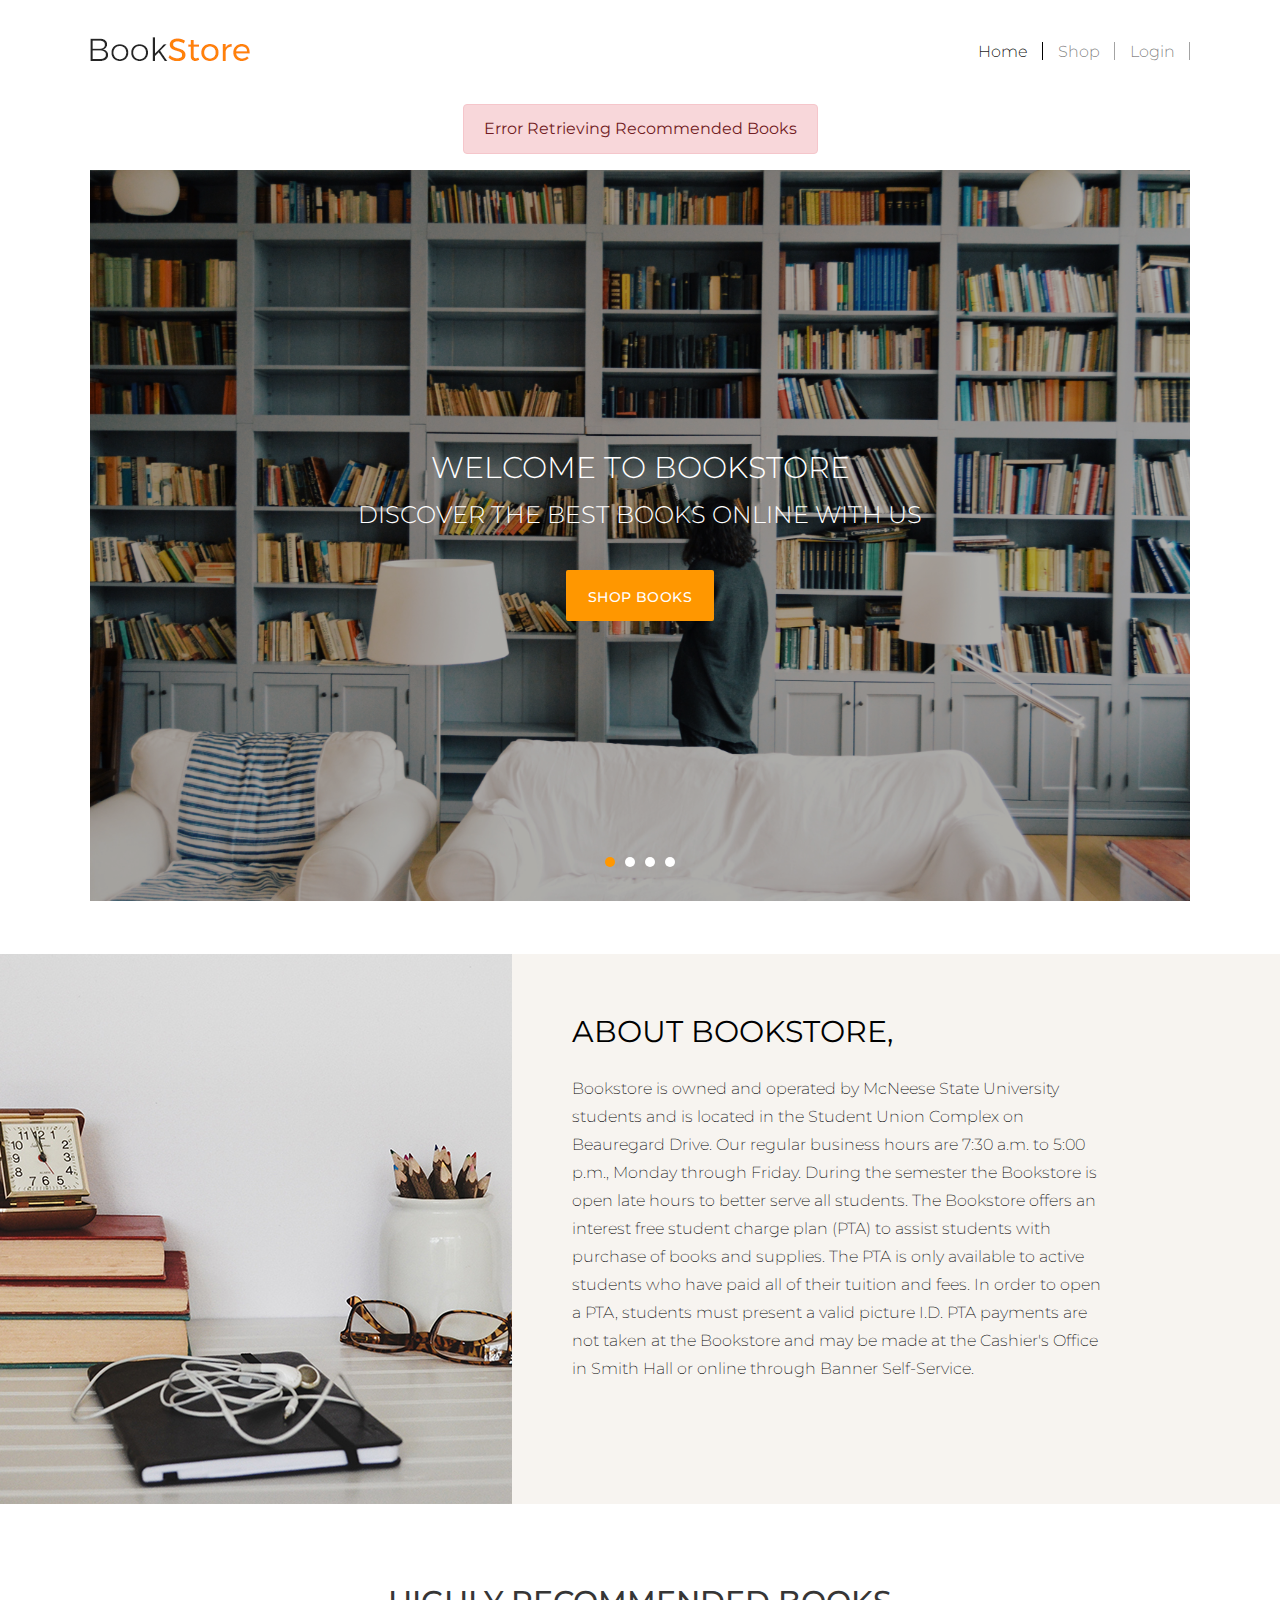
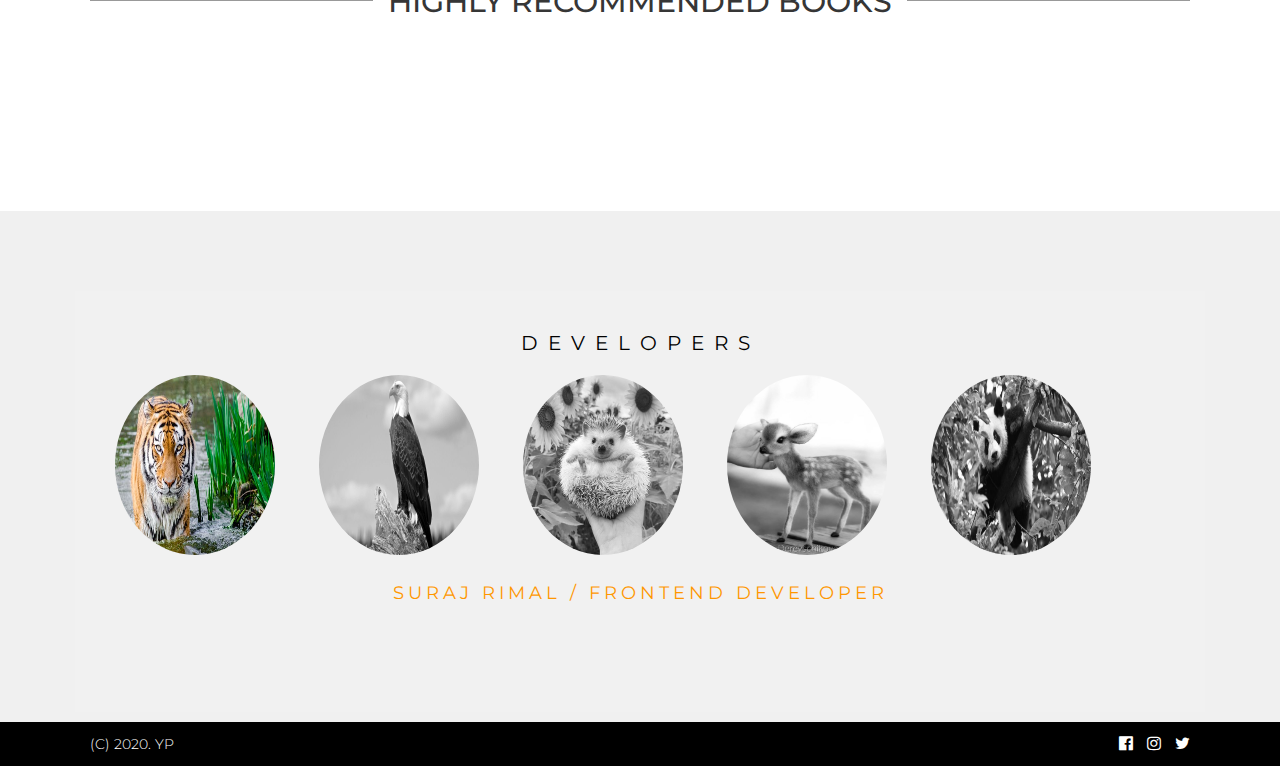
==== commit 15ac916c: "remove contact us form" ====
--- a/index.html
+++ b/index.html
@@ -136,7 +136,7 @@
     <footer>
         <div class="container">
             <div class="row">
-                <div class="col-md-4">
+                <!-- <div class="col-md-4">
                     <div class="address">
                         <h4>Our Address</h4>
                         <h6>4205 Ryan St</h6>
@@ -149,9 +149,9 @@
                         <h6>Mon - Thur: 7:30 am - 5:00 pm</h6>
                         <h6>Friday: 7:30 am - 12:00 pm</h6>
                     </div>
-                </div>
-
-                <div class="col-md-5">
+                </div> -->
+
+                <!-- <div class="col-md-5">
                     <div class="form">
                         <h3>Quick Contact us</h3>
                         <h6>Need to contact us? Please don't hesitate to use the Contact Form.</h6>
@@ -172,7 +172,7 @@
                             </div>
                         </form>
                     </div>
-                </div>
+                </div> -->
                 <div class="testimonial-section">
                     <div class="inner-width">
                         <h1>Developers</h1>
--- a/css/styles.css
+++ b/css/styles.css
@@ -3,6 +3,10 @@
 /* color */
 /* Font size */
 /* mixin */
+.removeText {
+  white-space: nowrap;
+}
+
 body {
   margin: 0px;
   padding: 0px;
